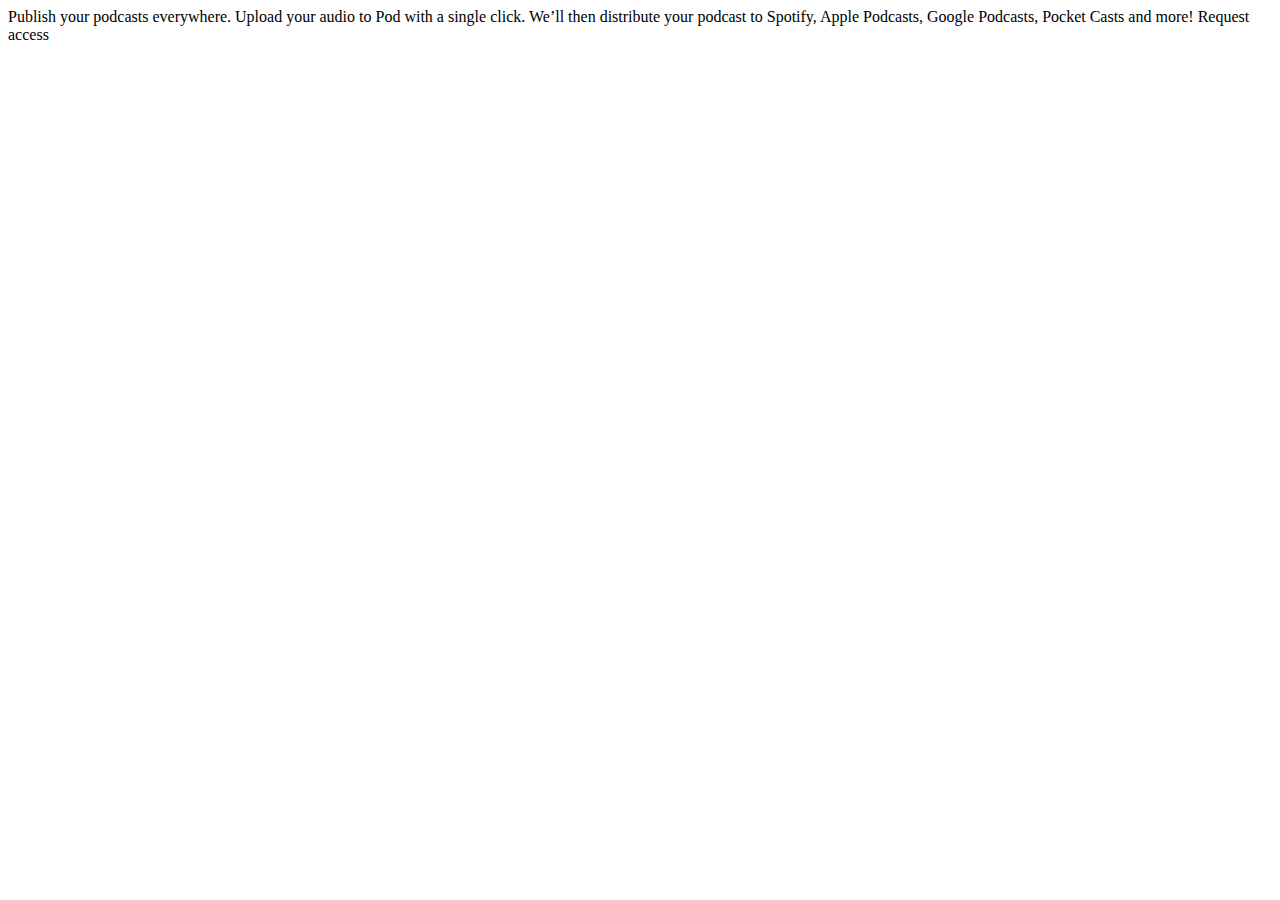
==== index.html @ 5a9cc78e "first commit" ====
<!DOCTYPE html>
<html lang="en">
<head>
  <meta charset="UTF-8">
  <meta name="viewport" content="width=device-width, initial-scale=1.0">

  <link rel="icon" type="image/png" sizes="32x32" href="./assets/favicon-32x32.png">
  
  <title>Frontend Mentor | Pod request access landing page</title>
</head>
<body>
  Publish your podcasts everywhere.

  Upload your audio to Pod with a single click. We’ll then distribute your podcast to Spotify, 
  Apple Podcasts, Google Podcasts, Pocket Casts and more!

  Request access
</body>
</html>
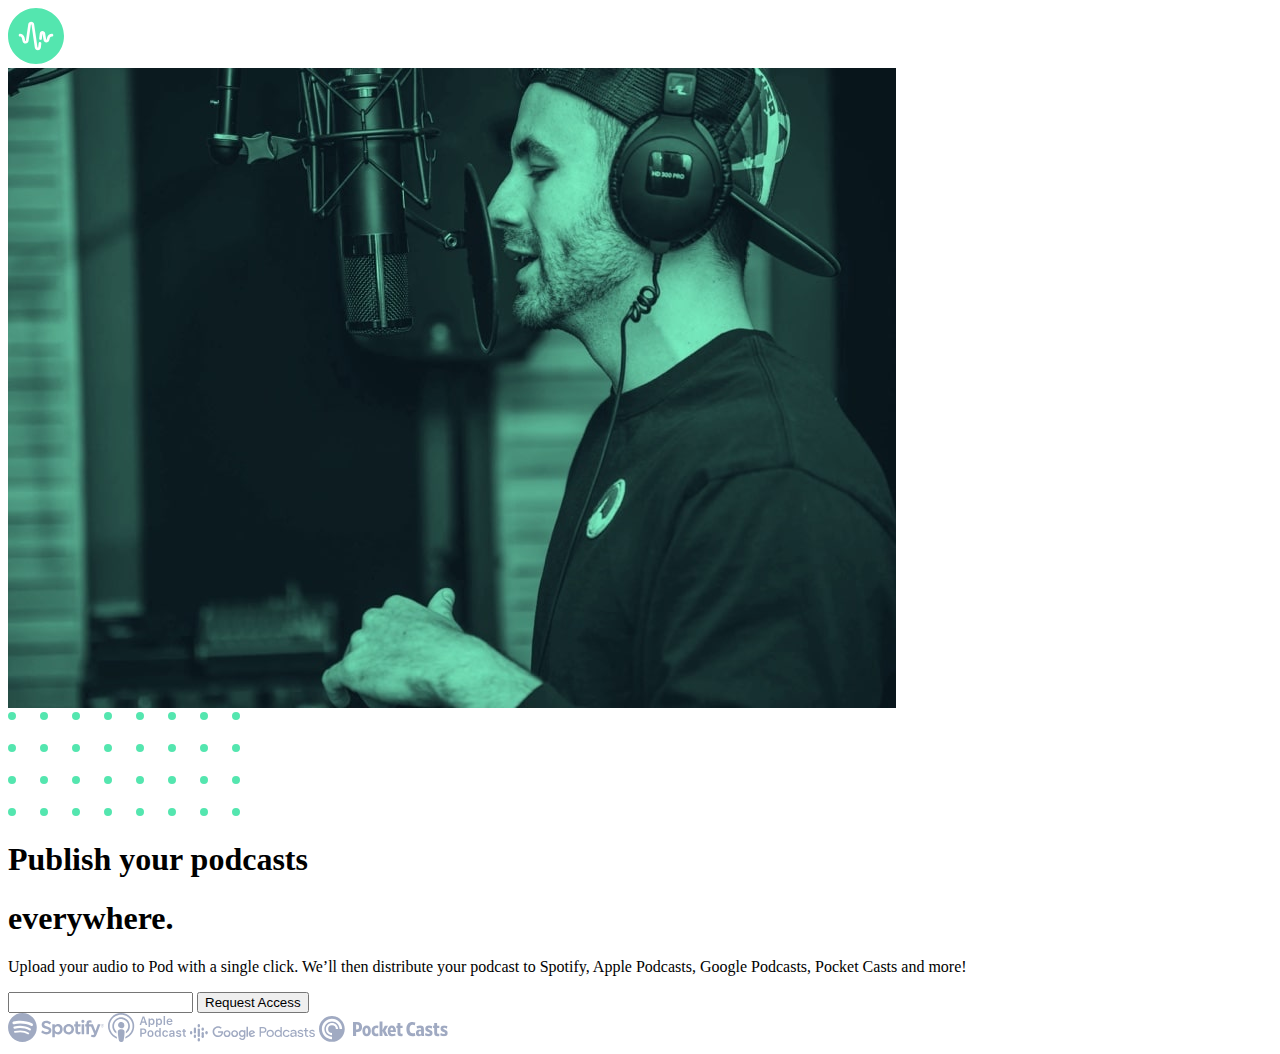
==== commit f5061709: "Initial commit" ====
--- a/index.html
+++ b/index.html
@@ -5,15 +5,59 @@
   <meta name="viewport" content="width=device-width, initial-scale=1.0">
 
   <link rel="icon" type="image/png" sizes="32x32" href="./assets/favicon-32x32.png">
+  <link rel="stylesheet" href="style.css">
   
   <title>Frontend Mentor | Pod request access landing page</title>
 </head>
 <body>
-  Publish your podcasts everywhere.
 
-  Upload your audio to Pod with a single click. We’ll then distribute your podcast to Spotify, 
-  Apple Podcasts, Google Podcasts, Pocket Casts and more!
+  <div class="logo">
+    <svg 
+      width="135" height="56" xmlns="http://www.w3.org/2000/svg"><g fill="none" fill-rule="evenodd"><path d="M28 0c15.464 0 28 12.536 28 28S43.464 56 28 56 0 43.464 0 28 12.536 0 28 0zm-4.8 13.827c-1.535 0-2.758 1.048-2.979 2.553l-2.345 16.28c-.011.076-.04.274-.32.287-.269.011-.322-.172-.34-.25l-.758-3.34a.631.631 0 00-.004-.015c-.492-2.056-2.337-3.548-4.388-3.548-.745 0-1.35.598-1.35 1.337 0 .738.605 1.337 1.35 1.337.798 0 1.553.637 1.759 1.484l.757 3.339.004.015c.34 1.426 1.612 2.377 3.09 2.312 1.479-.065 2.66-1.123 2.873-2.576l2.345-16.281c.013-.084.038-.26.303-.26l.09.008c.182.035.203.178.213.251l3.293 22.812c.223 1.538 1.464 2.6 3.025 2.6h.052c1.585-.023 2.817-1.13 2.996-2.69l.46-4.046a1.34 1.34 0 00-1.192-1.478 1.347 1.347 0 00-1.492 1.18l-.46 4.044c-.01.085-.035.312-.353.317-.315.006-.35-.222-.362-.306l-3.293-22.812c-.218-1.502-1.441-2.553-2.974-2.554zm11.202 9.159c-1.4.036-2.486 1.023-2.643 2.4l-.572 5.004a1.34 1.34 0 001.19 1.479 1.347 1.347 0 001.493-1.178l.572-5.005a.281.281 0 01.004-.024.152.152 0 01.053-.002.228.228 0 01.005.021l1.06 6.401c.228 1.36 1.36 2.346 2.75 2.4l.119.003c1.34 0 2.486-.883 2.812-2.182l.004-.016.477-2.003c.264-1.036 1.211-1.816 2.208-1.816.745 0 1.35-.599 1.35-1.337 0-.739-.605-1.337-1.35-1.337-2.239 0-4.27 1.62-4.83 3.852l-.004.016-.477 2.003c-.016.063-.045.151-.203.145-.165-.006-.182-.103-.192-.164l-1.06-6.4c-.23-1.368-1.367-2.298-2.766-2.26z" fill="#54E6AF"/><path d="M74.97 45.806V36.31c.58.765 1.352 1.411 2.314 1.939.963.528 2.077.791 3.342.791 1.477 0 2.802-.382 3.975-1.147 1.174-.765 2.103-1.913 2.789-3.443.685-1.53 1.028-3.39 1.028-5.58v-.435c0-2.295-.37-4.22-1.107-5.777-.739-1.557-1.74-2.717-3.006-3.482-1.266-.765-2.69-1.148-4.272-1.148-2.32 0-4.219.976-5.695 2.928l-.593-2.532h-4.549v27.383h5.775zm3.798-10.961c-1.108 0-2.018-.416-2.73-1.247-.711-.83-1.067-2.011-1.067-3.541v-3.285c0-1.556.356-2.743 1.068-3.561.711-.818 1.621-1.227 2.729-1.227 1.107 0 2.017.41 2.729 1.227.712.818 1.067 2.005 1.067 3.561v3.285c0 1.53-.355 2.71-1.067 3.541s-1.622 1.247-2.73 1.247zm23.572 4.194c1.872 0 3.56-.395 5.062-1.187 1.503-.791 2.683-1.939 3.54-3.442.857-1.504 1.286-3.272 1.286-5.303v-1.148c0-2.03-.429-3.798-1.286-5.302-.857-1.504-2.037-2.651-3.54-3.443-1.503-.791-3.19-1.187-5.062-1.187h-.633c-1.872 0-3.56.396-5.062 1.187-1.503.792-2.683 1.94-3.54 3.443-.857 1.504-1.286 3.271-1.286 5.302v1.148c0 2.031.429 3.799 1.286 5.303.857 1.503 2.037 2.65 3.54 3.442 1.503.792 3.19 1.187 5.062 1.187h.633zm-.317-3.957c-1.291 0-2.34-.422-3.144-1.266-.804-.844-1.206-2.07-1.206-3.68V26.93c0-1.61.402-2.836 1.206-3.68.804-.845 1.853-1.267 3.144-1.267 1.292 0 2.34.422 3.145 1.266.804.845 1.206 2.071 1.206 3.68v3.206c0 1.61-.402 2.836-1.206 3.68-.804.844-1.853 1.266-3.145 1.266zm21.99 3.957c2.321 0 4.22-.976 5.696-2.928l.593 2.533h4.549V10.152h-5.775v10.605c-.58-.765-1.351-1.41-2.313-1.939-.963-.527-2.077-.791-3.342-.791-1.477 0-2.802.383-3.975 1.148-1.174.765-2.103 1.912-2.789 3.442-.685 1.53-1.028 3.39-1.028 5.58v.435c0 2.295.37 4.221 1.107 5.778.739 1.556 1.74 2.717 3.006 3.482 1.266.765 2.69 1.147 4.272 1.147zm1.266-3.957c-1.107 0-2.017-.415-2.729-1.246-.712-.831-1.067-2.012-1.067-3.542V27.01c0-1.557.355-2.744 1.067-3.562.712-.818 1.622-1.226 2.73-1.226 1.107 0 2.017.408 2.728 1.226.712.818 1.068 2.005 1.068 3.562v3.284c0 1.53-.356 2.71-1.068 3.542-.711.83-1.621 1.246-2.729 1.246z" fill="#FFF" fill-rule="nonzero"/></g>
+    </svg>
+  </div>
 
-  Request access
+  <div class="bg-container">
+    <img src="./assets/desktop/image-host.jpg" alt="host photo">
+  </div>
+
+  <div class="bg-pattern-dots">
+    <svg 
+      width="232" height="104" xmlns="http://www.w3.org/2000/svg"><path d="M4 96a4 4 0 110 8 4 4 0 010-8zm224 0a4 4 0 110 8 4 4 0 010-8zm-32 0a4 4 0 110 8 4 4 0 010-8zm-32 0a4 4 0 110 8 4 4 0 010-8zm-32 0a4 4 0 110 8 4 4 0 010-8zm-32 0a4 4 0 110 8 4 4 0 010-8zm-32 0a4 4 0 110 8 4 4 0 010-8zm-32 0a4 4 0 110 8 4 4 0 010-8zm192-32a4 4 0 110 8 4 4 0 010-8zM4 64a4 4 0 110 8 4 4 0 010-8zm32 0a4 4 0 110 8 4 4 0 010-8zm32 0a4 4 0 110 8 4 4 0 010-8zm32 0a4 4 0 110 8 4 4 0 010-8zm32 0a4 4 0 110 8 4 4 0 010-8zm32 0a4 4 0 110 8 4 4 0 010-8zm32 0a4 4 0 110 8 4 4 0 010-8zm32-32a4 4 0 110 8 4 4 0 010-8zm-32 0a4 4 0 110 8 4 4 0 010-8zm-32 0a4 4 0 110 8 4 4 0 010-8zm-32 0a4 4 0 110 8 4 4 0 010-8zm-32 0a4 4 0 110 8 4 4 0 010-8zm-32 0a4 4 0 110 8 4 4 0 010-8zm-32 0a4 4 0 110 8 4 4 0 010-8zM4 32a4 4 0 110 8 4 4 0 010-8zM36 0a4 4 0 110 8 4 4 0 010-8zm32 0a4 4 0 110 8 4 4 0 010-8zm32 0a4 4 0 110 8 4 4 0 010-8zm32 0a4 4 0 110 8 4 4 0 010-8zm32 0a4 4 0 110 8 4 4 0 010-8zm32 0a4 4 0 110 8 4 4 0 010-8zm32 0a4 4 0 110 8 4 4 0 010-8zM4 0a4 4 0 110 8 4 4 0 010-8z" fill="#54E6AF" fill-rule="evenodd"/>
+    </svg>
+  </div>
+
+  <main>
+    <h1>Publish your podcasts</h1>
+    <h1>everywhere.</h1>
+    <p>Upload your audio to Pod with a single click. We’ll then distribute your podcast to Spotify, 
+      Apple Podcasts, Google Podcasts, Pocket Casts and more!
+    </p>
+
+    <div class="main-bottom">
+      <form action="">
+        <input type="text">
+        <button type="submit">Request Access</button>
+      </form>
+    </div>
+    <div class="media-platforms">
+      <svg 
+        width="96" height="29" xmlns="http://www.w3.org/2000/svg"><defs><filter id="a"><feColorMatrix in="SourceGraphic" values="0 0 0 0 0.353480 0 0 0 0 0.401652 0 0 0 0 0.540147 0 0 0 1.000000 0"/></filter></defs><g filter="url(#a)" fill="none" fill-rule="evenodd"><path d="M14.425.048C6.482.048.043 6.52.043 14.503c0 7.984 6.44 14.456 14.382 14.456 7.944 0 14.382-6.472 14.382-14.456C28.807 6.52 22.369.05 14.425.05V.048zm6.595 20.849a.893.893 0 01-1.233.298c-3.376-2.073-7.627-2.542-12.633-1.393a.897.897 0 01-1.073-.678.9.9 0 01.674-1.079c5.478-1.258 10.177-.716 13.968 1.612.423.261.557.815.297 1.24zm1.76-3.936a1.118 1.118 0 01-1.542.371c-3.865-2.388-9.758-3.08-14.33-1.685a1.122 1.122 0 01-1.4-.75 1.13 1.13 0 01.748-1.406c5.223-1.593 11.716-.822 16.155 1.92a1.13 1.13 0 01.37 1.55zm.152-4.099C18.297 10.095 10.649 9.84 6.224 11.19a1.344 1.344 0 01-1.678-.9 1.354 1.354 0 01.897-1.687c5.08-1.55 13.525-1.25 18.862 1.933.64.382.85 1.212.47 1.853a1.34 1.34 0 01-1.843.473zm16.24.53c-2.484-.595-2.926-1.013-2.926-1.89 0-.83.777-1.388 1.932-1.388 1.12 0 2.23.424 3.394 1.296a.16.16 0 00.122.03.16.16 0 00.108-.066l1.213-1.718a.164.164 0 00-.031-.222c-1.386-1.118-2.946-1.661-4.77-1.661-2.68 0-4.554 1.617-4.554 3.931 0 2.482 1.616 3.36 4.409 4.039 2.375.55 2.777 1.01 2.777 1.834 0 .913-.811 1.481-2.116 1.481-1.45 0-2.633-.492-3.955-1.641a.16.16 0 00-.23.017l-1.36 1.626a.165.165 0 00.015.228c1.539 1.38 3.431 2.11 5.475 2.11 2.888 0 4.755-1.587 4.755-4.043.005-2.073-1.23-3.221-4.254-3.96l-.005-.003zm10.794-2.461c-1.252 0-2.279.496-3.127 1.511V11.3a.163.163 0 00-.161-.164h-2.224a.163.163 0 00-.162.164v12.705c0 .09.072.164.162.164h2.224c.089 0 .161-.074.161-.164v-4.01c.848.955 1.875 1.422 3.127 1.422 2.327 0 4.684-1.8 4.684-5.242.003-3.442-2.353-5.243-4.682-5.243h-.002zm2.097 5.243c0 1.752-1.073 2.976-2.612 2.976-1.52 0-2.667-1.28-2.667-2.976 0-1.697 1.147-2.976 2.667-2.976 1.513 0 2.612 1.251 2.612 2.976zm8.623-5.243c-2.997 0-5.344 2.32-5.344 5.28 0 2.93 2.332 5.224 5.308 5.224 3.007 0 5.362-2.311 5.362-5.26 0-2.94-2.34-5.244-5.326-5.244zm0 8.236c-1.594 0-2.796-1.288-2.796-2.994 0-1.714 1.161-2.957 2.76-2.957 1.604 0 2.813 1.287 2.813 2.995 0 1.713-1.168 2.956-2.777 2.956zm11.724-8.032h-2.447V8.621a.163.163 0 00-.161-.164h-2.224a.164.164 0 00-.163.164v2.514h-1.069a.163.163 0 00-.161.164v1.92c0 .09.072.165.161.165h1.069v4.97c0 2.008.994 3.026 2.957 3.026.797 0 1.458-.166 2.081-.521a.16.16 0 00.083-.142v-1.83a.163.163 0 00-.235-.145 2.795 2.795 0 01-1.306.316c-.712 0-1.032-.326-1.032-1.054v-4.62h2.447c.09 0 .162-.073.162-.163V11.3a.158.158 0 00-.16-.164h-.002zm8.525.01v-.309c0-.908.347-1.313 1.124-1.313.463 0 .836.092 1.253.232a.163.163 0 00.213-.156V7.716a.162.162 0 00-.115-.157 6.063 6.063 0 00-1.848-.267c-2.052 0-3.14 1.163-3.14 3.36v.473h-1.067a.164.164 0 00-.163.164v1.93c0 .09.073.165.163.165h1.068v7.665c0 .091.074.164.163.164h2.222a.162.162 0 00.163-.164v-7.665h2.077l3.18 7.665c-.36.804-.716.965-1.2.965-.392 0-.806-.118-1.226-.35a.176.176 0 00-.13-.013.162.162 0 00-.095.088l-.754 1.662a.164.164 0 00.07.213c.787.428 1.496.61 2.374.61 1.641 0 2.55-.769 3.348-2.837l3.858-10.018a.16.16 0 00-.018-.152.158.158 0 00-.132-.072h-2.315a.163.163 0 00-.154.11l-2.372 6.807-2.597-6.811a.162.162 0 00-.15-.106h-3.8zm-4.942-.01h-2.224a.164.164 0 00-.163.164v9.75c0 .091.074.164.163.164h2.224c.09 0 .163-.073.163-.164v-9.75a.163.163 0 00-.163-.163zm-1.1-4.44c-.88 0-1.595.717-1.595 1.603A1.6 1.6 0 0074.894 9.9c.88 0 1.593-.717 1.593-1.603s-.714-1.602-1.593-1.602zm19.479 7.575c-.88 0-1.565-.71-1.565-1.573 0-.862.694-1.58 1.574-1.58.879 0 1.564.71 1.564 1.571 0 .863-.694 1.582-1.573 1.582zm.009-2.997c-.802 0-1.409.64-1.409 1.424 0 .784.603 1.416 1.4 1.416.802 0 1.408-.64 1.408-1.425 0-.784-.603-1.415-1.4-1.415zm.346 1.577l.444.623h-.375l-.398-.572h-.342v.572h-.313v-1.651h.732c.383 0 .634.196.634.526.001.271-.155.437-.38.502h-.002zm-.264-.745h-.407v.522h.407c.203 0 .325-.1.325-.261 0-.17-.122-.26-.325-.26z" fill="#1ED760" fill-rule="nonzero"/></g>
+    </svg>
+
+    <svg 
+      width="78" height="29" xmlns="http://www.w3.org/2000/svg"><defs><filter id="a"><feColorMatrix in="SourceGraphic" values="0 0 0 0 0.352941 0 0 0 0 0.400000 0 0 0 0 0.541176 0 0 0 1.000000 0"/></filter></defs><g transform="translate(-136)" filter="url(#a)" fill="none" fill-rule="evenodd"><path d="M149.085 16.359c.181-.001.357.006.526.02l.017-.01c.218.028.65.084 1.05.212.403.125.768.322 1.053.524.276.2.478.408.603.661.126.253.19.554.227 1.046.025.494.025 1.178-.088 2.455a88.802 88.802 0 01-.516 4.338c-.176 1.203-.302 1.729-.465 2.117-.164.401-.378.664-.617.852a2.01 2.01 0 01-.78.363c-.264.063-.503.063-.73.063-.226 0-.44 0-.73-.063-.289-.062-.666-.175-.943-.4a1.534 1.534 0 01-.316-.338c-.485-.494-.699-1.424-1.02-3.649-.532-3.683-.648-5.962-.34-6.685.409-.957 1.517-1.5 3.069-1.506zM149.098 0c3.639 0 6.928 1.4 9.433 4.02 1.906 1.977 2.977 4.069 3.526 6.824.187.918.187 3.419.012 4.45a13.21 13.21 0 01-5.046 8.23c-.947.713-3.265 1.959-3.638 1.959-.137 0-.15-.142-.088-.715.113-.92.225-1.111.748-1.33.835-.348 2.255-1.357 3.127-2.23a11.87 11.87 0 003.128-5.494c.324-1.28.286-4.127-.075-5.445-1.134-4.19-4.56-7.446-8.76-8.316-1.22-.249-3.438-.249-4.672 0-4.248.87-7.762 4.288-8.834 8.59-.286 1.168-.286 4.015 0 5.183.71 2.847 2.555 5.457 4.972 7.01.473.312 1.046.635 1.283.734.524.224.636.41.735 1.33.063.56.05.721-.087.721-.087 0-.723-.273-1.395-.596l-.063-.046c-3.85-1.89-6.317-5.087-7.214-9.34-.224-1.098-.262-3.717-.05-4.724.56-2.704 1.632-4.818 3.414-6.688 2.567-2.7 5.869-4.127 9.544-4.127zm29.381 17.319c1.89 0 3.05 1.25 3.05 3.31 0 2.066-1.153 3.31-3.05 3.31-1.903 0-3.051-1.244-3.051-3.31 0-2.053 1.166-3.31 3.051-3.31zm28.166 0c1.508 0 2.454.669 2.558 1.827h-1.351c-.105-.448-.528-.733-1.201-.733-.655 0-1.148.314-1.148.773 0 .361.301.582.94.728l1.119.256c1.212.273 1.775.797 1.775 1.733 0 1.222-1.12 2.037-2.703 2.037-1.584 0-2.582-.687-2.692-1.845h1.421c.14.472.586.75 1.305.75.725 0 1.23-.32 1.23-.79 0-.361-.273-.588-.876-.722l-1.125-.262c-1.218-.279-1.792-.843-1.792-1.803 0-1.152 1.044-1.95 2.54-1.95zm-13.375 0c1.63 0 2.616.93 2.766 2.269h-1.368c-.134-.617-.61-1.059-1.398-1.059-.986 0-1.572.762-1.572 2.083 0 1.338.591 2.118 1.572 2.118.748 0 1.247-.355 1.398-1.019h1.368c-.156 1.333-1.154 2.229-2.76 2.229-1.909 0-3.034-1.234-3.034-3.328 0-2.066 1.12-3.293 3.028-3.293zm6.705 0c1.63 0 2.546.797 2.546 2.147v4.346h-1.386v-.873h-.099c-.353.617-1.05.977-1.879.977-1.224 0-2.1-.744-2.1-1.908 0-1.152.865-1.815 2.407-1.908L201.1 20v-.535c0-.623-.417-.972-1.195-.972-.661 0-1.113.233-1.247.663h-1.357c.116-1.123 1.166-1.838 2.674-1.838zm-11.235-2.333v8.826h-1.392v-1.007h-.099c-.36.698-1.09 1.111-1.972 1.111-1.607 0-2.61-1.268-2.61-3.293 0-2.013 1.009-3.28 2.61-3.28.87 0 1.59.418 1.926 1.116h.098v-3.473h1.439zm23.903.902v1.6H214v1.152h-1.357v3.124c0 .628.267.907.87.907.203 0 .313-.011.487-.029v1.129c-.209.04-.476.07-.754.07-1.456 0-2.036-.495-2.036-1.728V18.64h-1.003v-1.152h1.003v-1.6h1.433zm-41.037-.472c1.67 0 2.813 1.147 2.813 2.84 0 1.664-1.184 2.804-2.877 2.804h-1.816v2.752h-1.496v-8.396zm29.494 5.557l-1.433.093c-.806.052-1.183.343-1.183.86 0 .536.458.856 1.096.856.87 0 1.52-.564 1.52-1.303v-.506zm-22.621-2.444c-1.003 0-1.578.774-1.578 2.1 0 1.333.575 2.1 1.578 2.1 1.003 0 1.572-.767 1.572-2.1 0-1.326-.574-2.1-1.572-2.1zm7.245.04c-.98 0-1.584.78-1.584 2.06 0 1.286.597 2.06 1.584 2.06.991 0 1.595-.78 1.595-2.06 0-1.268-.61-2.06-1.595-2.06zM151.03 4.532c4.336.963 7.413 5.295 6.815 9.593-.237 1.731-.835 3.153-1.894 4.475-.523.667-1.794 1.787-2.018 1.787-.034 0-.068-.35-.074-.8V18.51l.647-.77c2.442-2.92 2.268-6.996-.399-9.672-1.034-1.041-2.23-1.653-3.775-1.935-.997-.184-1.209-.184-2.255-.012-1.589.258-2.82.872-3.913 1.951-2.679 2.648-2.853 6.746-.41 9.668l.642.77v.945c0 .522-.041.945-.092.945-.05 0-.411-.249-.798-.56l-.052-.017c-1.296-1.032-2.442-2.862-2.915-4.657-.287-1.084-.287-3.145.012-4.226.785-2.919 2.94-5.181 5.93-6.244 1.023-.36 3.29-.441 4.549-.164zm20.181 12.142h-1.485v3.142h1.48c1.067 0 1.693-.559 1.693-1.56 0-1.03-.609-1.582-1.688-1.582zM150.42 9.288a3.12 3.12 0 011.977 2.9 3.116 3.116 0 01-3.119 3.113 3.118 3.118 0 01-2.664-1.495l-.054-.072c-.323-.481-.494-1.069-.5-1.738 0-1.138.635-2.13 1.731-2.71.698-.366 1.931-.366 2.63.002zm37.08-3.86c1.606 0 2.615 1.244 2.615 3.286 0 2.03-.997 3.287-2.598 3.287-.91 0-1.613-.395-1.937-1.07h-.1v3.083h-1.438V5.532h1.387v1.053h.098c.366-.722 1.102-1.158 1.972-1.158zm-7.518 0c1.607 0 2.616 1.244 2.616 3.286 0 2.03-.997 3.287-2.598 3.287-.911 0-1.613-.395-1.938-1.07h-.098v3.083h-1.439V5.532h1.387v1.053h.098c.366-.722 1.102-1.158 1.972-1.158zm17.558-.024c1.81 0 2.894 1.204 2.894 3.211v.466h-4.431v.075c.034 1.06.643 1.722 1.589 1.722.713 0 1.206-.261 1.415-.733h1.363c-.26 1.158-1.322 1.88-2.819 1.88-1.867 0-2.993-1.24-2.993-3.288 0-2.047 1.143-3.333 2.982-3.333zm-4.484-2.333v8.826h-1.438V3.07h1.438zm-20.794.43l2.976 8.396h-1.607l-.708-2.147h-3.08l-.719 2.147h-1.514l2.97-8.396h1.682zm7.274 3.154c-.98 0-1.595.79-1.601 2.06.006 1.273.615 2.059 1.595 2.059.997 0 1.59-.774 1.59-2.06s-.598-2.06-1.584-2.06zm7.517 0c-.98 0-1.595.79-1.601 2.06.006 1.273.615 2.059 1.595 2.059.998 0 1.59-.774 1.59-2.06s-.598-2.06-1.584-2.06zM171.437 5.1h-.098l-1.149 3.462h2.384L171.437 5.1zm26.096 1.449c-.859 0-1.462.617-1.526 1.547h2.988c-.03-.942-.598-1.547-1.462-1.547z" fill="#FFF" fill-rule="nonzero"/></g>
+    </svg>
+
+    <svg 
+      width="125" height="18" xmlns="http://www.w3.org/2000/svg"><defs><filter id="a"><feColorMatrix in="SourceGraphic" values="0 0 0 0 0.352941 0 0 0 0 0.400000 0 0 0 0 0.541176 0 0 0 1.000000 0"/></filter></defs><g transform="translate(-255 -6)" filter="url(#a)" fill="none" fill-rule="evenodd"><g fill-rule="nonzero"><g transform="translate(255 6)"><path fill="#FAB908" d="M7.72 11.91h2.205V5.558H7.719v3.705z"/><ellipse fill="#0066D9" cx="1.103" cy="8.138" rx="1.103" ry="1.092"/><ellipse fill="#0066D9" cx="1.103" cy="9.329" rx="1.103" ry="1.092"/><path fill="#0066D9" d="M0 8.138h2.205v1.191H0z"/><ellipse fill="#4285F4" cx="16.541" cy="9.329" rx="1.103" ry="1.092"/><ellipse fill="#4285F4" cx="16.541" cy="8.138" rx="1.103" ry="1.092"/><path fill="#4285F4" d="M17.644 9.33H15.44V8.139h2.205z"/><ellipse fill="#EA4335" cx="4.912" cy="11.711" rx="1.103" ry="1.092"/><ellipse fill="#EA4335" cx="4.912" cy="12.902" rx="1.103" ry="1.092"/><path fill="#EA4335" d="M3.809 11.711h2.205v1.191H3.809z"/><ellipse fill="#EA4335" cx="4.912" cy="4.565" rx="1.103" ry="1.092"/><ellipse fill="#EA4335" cx="4.912" cy="8.436" rx="1.103" ry="1.092"/><path fill="#EA4335" d="M3.809 4.565h2.205v3.896H3.809z"/><ellipse fill="#34A853" cx="12.732" cy="5.756" rx="1.103" ry="1.092"/><ellipse fill="#34A853" cx="12.732" cy="4.565" rx="1.103" ry="1.092"/><path fill="#34A853" d="M13.834 5.757H11.63V4.566h2.205z"/><ellipse fill="#FAB908" cx="8.822" cy="2.283" rx="1.103" ry="1.092"/><ellipse fill="#FAB908" cx="8.822" cy="1.092" rx="1.103" ry="1.092"/><path fill="#FAB908" d="M9.925 2.282H7.72v-1.19h2.205z"/><ellipse fill="#FAB908" cx="8.822" cy="16.376" rx="1.103" ry="1.092"/><ellipse fill="#FAB908" cx="8.822" cy="15.185" rx="1.103" ry="1.092"/><path fill="#FAB908" d="M9.925 16.376H7.72v-1.19h2.205z"/><ellipse fill="#34A853" cx="12.732" cy="12.902" rx="1.103" ry="1.092"/><ellipse fill="#34A853" cx="12.732" cy="9.032" rx="1.103" ry="1.092"/><path fill="#34A853" d="M13.834 12.902H11.63v-3.87h2.205z"/><ellipse fill="#FAB908" cx="8.822" cy="5.558" rx="1.103" ry="1.092"/><ellipse fill="#FAB908" cx="8.822" cy="11.91" rx="1.103" ry="1.092"/></g><path d="M325.95 18.802h-1.349V8.95h3.578c.89 0 1.659.278 2.309.833.65.555.975 1.254.975 2.098 0 .844-.325 1.544-.975 2.099-.65.555-1.42.833-2.31.833h-2.228v3.99zm0-5.201h2.258c.567 0 1.021-.18 1.364-.537.342-.358.513-.752.513-1.184 0-.43-.171-.825-.513-1.183-.343-.358-.797-.537-1.364-.537h-2.258v3.44zm6.631-.73c.694-.688 1.579-1.032 2.654-1.032s1.96.342 2.654 1.025c.694.684 1.04 1.54 1.04 2.567 0 1.027-.346 1.883-1.04 2.566-.694.684-1.579 1.025-2.654 1.025s-1.96-.341-2.654-1.025c-.694-.683-1.04-1.539-1.04-2.566 0-1.028.346-1.88 1.04-2.56zm.997 4.335c.47.44 1.022.66 1.657.66s1.185-.222 1.65-.667c.464-.445.696-1.034.696-1.768s-.232-1.324-.697-1.769a2.304 2.304 0 00-1.649-.667c-.635 0-1.185.223-1.65.667-.464.445-.696 1.035-.696 1.769s.23 1.325.69 1.775zm9.417 1.816c-.929 0-1.73-.344-2.404-1.032-.675-.688-1.012-1.54-1.012-2.56 0-1.018.337-1.87 1.012-2.559.674-.688 1.475-1.032 2.404-1.032.547 0 1.039.11 1.473.33.435.22.76.496.975.826h.06l-.06-.936V8.95h1.35v9.853h-1.29v-.936h-.06c-.215.33-.54.606-.975.826-.434.22-.926.33-1.473.33zm.22-1.156c.635 0 1.175-.22 1.62-.66.445-.44.667-1.032.667-1.775 0-.743-.222-1.335-.667-1.775a2.217 2.217 0 00-1.62-.66c-.626 0-1.163.222-1.613.666-.45.445-.674 1.035-.674 1.769s.225 1.323.674 1.768c.45.445.987.667 1.613.667zm8.258 1.156c-1.075 0-1.96-.341-2.653-1.025-.694-.683-1.041-1.539-1.041-2.566 0-1.028.347-1.883 1.04-2.567.695-.683 1.58-1.025 2.654-1.025.802 0 1.467.184 1.994.55.528.368.914.83 1.159 1.39l-1.232.482c-.371-.844-1.04-1.266-2.009-1.266-.596 0-1.121.23-1.576.688-.454.459-.681 1.041-.681 1.748 0 .706.227 1.289.681 1.747.455.46.98.688 1.576.688 1.007 0 1.701-.422 2.082-1.266l1.203.482c-.245.55-.638 1.012-1.18 1.383-.543.372-1.215.557-2.017.557zm6.397 0c-.762 0-1.4-.206-1.913-.619-.514-.413-.77-.959-.77-1.637 0-.734.303-1.31.909-1.727.606-.418 1.354-.627 2.243-.627.792 0 1.442.138 1.95.413v-.192c0-.496-.18-.893-.542-1.19-.362-.299-.807-.448-1.335-.448-.39 0-.745.087-1.063.262-.317.174-.535.412-.652.715l-1.232-.495c.167-.404.494-.778.983-1.122.488-.344 1.134-.516 1.935-.516.919 0 1.681.252 2.287.757.606.505.91 1.216.91 2.133v4.073h-1.29v-.936h-.06c-.537.771-1.324 1.156-2.36 1.156zm.22-1.156c.557 0 1.063-.194 1.517-.584.455-.39.682-.851.682-1.383-.381-.294-.953-.44-1.715-.44-.655 0-1.149.132-1.481.398-.332.266-.499.578-.499.936 0 .33.152.592.455.785.303.192.65.288 1.04.288zm7.437 1.156c-.801 0-1.463-.183-1.986-.55a3.298 3.298 0 01-1.151-1.376l1.202-.468c.381.844 1.031 1.266 1.95 1.266.42 0 .765-.087 1.034-.261.268-.175.403-.404.403-.688 0-.44-.328-.739-.983-.895l-1.451-.33a3.545 3.545 0 01-1.305-.626c-.41-.308-.616-.723-.616-1.246 0-.596.281-1.08.843-1.452.562-.371 1.23-.557 2.002-.557.635 0 1.202.135 1.7.406.499.27.856.658 1.07 1.163l-1.172.454c-.264-.596-.811-.894-1.642-.894-.401 0-.738.078-1.012.234-.274.155-.41.366-.41.633 0 .385.317.646.953.784l1.422.316c.674.147 1.173.4 1.495.757.323.358.484.762.484 1.211 0 .606-.264 1.11-.792 1.514-.528.404-1.207.605-2.038.605zm6.866-.11c-.753 0-1.327-.188-1.723-.564-.396-.376-.594-.908-.594-1.596v-3.537h-1.26V12.06h1.26V9.995h1.35v2.064h1.759v1.156h-1.76v3.44c0 .734.323 1.101.968 1.101.244 0 .45-.036.616-.11l.469 1.087c-.293.12-.655.18-1.085.18zm4.725.11c-.801 0-1.464-.183-1.987-.55a3.298 3.298 0 01-1.15-1.376l1.202-.468c.381.844 1.031 1.266 1.95 1.266.42 0 .765-.087 1.033-.261.27-.175.404-.404.404-.688 0-.44-.328-.739-.983-.895l-1.451-.33a3.545 3.545 0 01-1.305-.626c-.41-.308-.616-.723-.616-1.246 0-.596.281-1.08.843-1.452.562-.371 1.23-.557 2.001-.557.636 0 1.203.135 1.701.406.499.27.855.658 1.07 1.163l-1.172.454c-.264-.596-.812-.894-1.643-.894-.4 0-.737.078-1.011.234-.274.155-.41.366-.41.633 0 .385.317.646.952.784l1.422.316c.675.147 1.173.4 1.496.757.322.358.484.762.484 1.211 0 .606-.264 1.11-.792 1.514-.528.404-1.207.605-2.038.605z" fill="#6A6C6F"/><path d="M277.59 13.666c0-2.946 2.494-5.333 5.47-5.333 1.641 0 2.81.64 3.693 1.473l-1.046 1.026a3.732 3.732 0 00-2.648-1.046c-2.165 0-3.858 1.727-3.858 3.87 0 2.144 1.693 3.87 3.858 3.87 1.406 0 2.206-.558 2.72-1.066.42-.417.697-1.016.8-1.829h-3.52V13.18h4.956c.051.264.082.569.082.914 0 1.097-.297 2.448-1.272 3.403-.954.975-2.165 1.493-3.766 1.493-2.975 0-5.468-2.387-5.468-5.323zm14.458-1.473c1.918 0 3.478 1.443 3.478 3.434 0 1.98-1.56 3.433-3.478 3.433-1.92 0-3.479-1.452-3.479-3.433 0-1.991 1.56-3.434 3.479-3.434zm0 5.506c1.046 0 1.96-.853 1.96-2.082 0-1.24-.914-2.083-1.96-2.083-1.057 0-1.96.843-1.96 2.083 0 1.229.913 2.082 1.96 2.082zm7.592-5.506c1.919 0 3.479 1.443 3.479 3.434 0 1.98-1.56 3.433-3.479 3.433-1.918 0-3.478-1.452-3.478-3.433 0-1.991 1.56-3.434 3.478-3.434zm0 5.506c1.047 0 1.96-.853 1.96-2.082 0-1.24-.903-2.083-1.96-2.083s-1.96.843-1.96 2.083c0 1.229.914 2.082 1.96 2.082zm9.317-5.394h1.457v6.166c0 2.54-1.509 3.576-3.294 3.576-1.683 0-2.698-1.118-3.078-2.032l1.324-.548c.236.558.81 1.219 1.744 1.219 1.139 0 1.847-.701 1.847-2.012v-.497h-.052c-.338.416-.995.782-1.826.782-1.734 0-3.324-1.504-3.324-3.424 0-1.94 1.59-3.443 3.324-3.443.831 0 1.488.365 1.826.772h.052v-.559zm-1.744 5.303c1.036 0 1.857-.864 1.846-2.073 0-1.208-.81-2.092-1.846-2.092-1.047 0-1.93.884-1.93 2.092 0 1.2.883 2.073 1.93 2.073zm4.237 1.219V8.74h1.519v10.087h-1.519zm5.695-1.128c.78 0 1.313-.376 1.713-.945l1.18.783c-.39.558-1.303 1.523-2.893 1.523-1.97 0-3.438-1.513-3.438-3.433 0-2.042 1.488-3.434 3.273-3.434 1.796 0 2.678 1.412 2.966 2.184l.154.386-4.638 1.9c.359.68.903 1.036 1.683 1.036zm-.113-4.185c-.78 0-1.857.68-1.816 2.001l3.098-1.27c-.164-.436-.677-.731-1.282-.731z" fill="#65696D"/></g></g>
+    </svg>
+
+    <svg 
+      width="129" height="26" xmlns="http://www.w3.org/2000/svg" xmlns:xlink="http://www.w3.org/1999/xlink"><defs><filter id="a"><feColorMatrix in="SourceGraphic" values="0 0 0 0 0.352941 0 0 0 0 0.400000 0 0 0 0 0.541176 0 0 0 1.000000 0"/></filter><path id="b" d="M0 0h7.858v11.143H0z"/></defs><g transform="translate(-407 -2)" filter="url(#a)" fill="none" fill-rule="evenodd"><path d="M419.873 1.996c7.11 0 12.874 5.783 12.874 12.915 0 7.134-5.763 12.917-12.874 12.917-7.11 0-12.873-5.783-12.873-12.917 0-7.132 5.763-12.915 12.873-12.915zm.12 2.87c-5.596 0-10.132 4.551-10.132 10.165 0 5.614 4.536 10.166 10.132 10.166v-2.541c-4.197 0-7.599-3.414-7.599-7.625 0-4.21 3.402-7.623 7.599-7.623s7.598 3.413 7.598 7.623h2.533c0-5.614-4.536-10.165-10.131-10.165zm0 4.067c-3.358 0-6.08 2.73-6.08 6.098 0 3.369 2.722 6.1 6.08 6.1v-2.219a3.875 3.875 0 01-3.869-3.88 3.875 3.875 0 013.869-3.882 3.875 3.875 0 013.868 3.881h2.21c0-3.368-2.72-6.098-6.078-6.098z" fill="#E86357" fill-rule="nonzero"/><path d="M441.016 22.105V8.04h3.806c3.424 0 5.267 1.628 5.267 4.884 0 3.637-2.183 5.143-5.187 5.143h-.782v4.038h-3.104zm3.765-6.57c1.483 0 2.224-.804 2.224-2.512 0-1.748-.741-2.411-2.183-2.411h-.722v4.923h.681M454.635 22.307c-2.365 0-4.247-1.829-4.247-5.385 0-3.597 1.902-5.446 4.266-5.446 2.344 0 4.247 1.85 4.247 5.405 0 3.578-1.903 5.426-4.266 5.426m-.021-8.36c-.901 0-1.462.966-1.462 2.934 0 1.99.581 2.974 1.502 2.974.901 0 1.482-.984 1.482-2.953 0-1.99-.601-2.954-1.522-2.954M464.006 22.267c-2.784 0-4.427-1.95-4.427-5.345 0-3.316 1.683-5.406 4.587-5.406.922 0 1.622.18 2.303.443l-.441 2.532c-.48-.222-1.04-.403-1.622-.403-1.342 0-2.043 1.166-2.043 2.793 0 1.769.701 2.814 2.084 2.814.52 0 1.06-.161 1.641-.382l.441 2.432a6.654 6.654 0 01-2.523.522M470.474 17.123v4.984h-2.905V7.618h2.905v8.58l2.363-4.5h3.184l-2.824 4.982 2.905 5.427h-3.225l-2.403-4.984" fill="#231F20" fill-rule="nonzero"/><path d="M475.718 16.941c0-3.576 1.824-5.465 4.128-5.465 2.443 0 4.086 1.868 4.086 5.526v.944h-5.51c.102 1.427.883 2.13 2.164 2.13.762 0 1.663-.241 2.484-.622l.52 2.05a7.528 7.528 0 01-3.304.763c-2.544 0-4.568-1.346-4.568-5.326zm5.53-.743c-.06-1.567-.522-2.49-1.402-2.49-.903 0-1.363.963-1.423 2.49h2.825M485.491 18.99v-4.902h-1.12v-2.391h1.12V8.965h2.885v2.732h2.203v2.391h-2.203v4.482c0 .863.46 1.225 1.241 1.225.341 0 .642-.06.962-.14v2.37c-.441.14-1.062.222-1.782.222-2.203 0-3.306-.904-3.306-3.256M500.331 22.267c-3.645 0-5.93-2.33-5.93-7.174 0-4.661 2.345-7.214 5.95-7.214 1.202 0 2.204.241 2.985.543l-.481 2.854c-.62-.261-1.342-.503-2.203-.503-1.922 0-3.065 1.527-3.065 4.28 0 2.833 1.082 4.32 3.125 4.32.78 0 1.522-.2 2.163-.482l.5 2.773a7.978 7.978 0 01-3.044.603M506.698 22.247c-1.622 0-2.763-1.045-2.763-3.296 0-1.005.28-1.847.821-2.371.58-.603 1.442-.904 2.743-.904.562 0 1.122.08 1.603.181v-.583c0-.884-.401-1.366-1.482-1.366-.841 0-1.743.24-2.544.583l-.54-2.21c1.041-.422 2.263-.744 3.604-.744 2.624 0 3.806 1.124 3.806 3.516v5.205l.22 1.849h-2.523l-.36-.905c-.762.663-1.503 1.045-2.585 1.045m2.404-2.35v-2.473c-.28-.06-.601-.08-.941-.08-.601 0-.941.12-1.182.341-.22.242-.34.603-.34 1.126 0 1.044.46 1.466 1.26 1.466.402 0 .822-.16 1.203-.38M516.772 22.287a8.059 8.059 0 01-3.827-.965l.581-2.35c1.103.602 2.203.964 3.205.964.742 0 1.142-.321 1.142-.764 0-.441-.24-.643-1.642-1.205-1.943-.784-2.905-1.527-2.905-3.276 0-1.93 1.322-3.175 3.646-3.175 1.18 0 2.263.282 3.244.765l-.58 2.35c-.902-.462-1.823-.764-2.664-.764-.62 0-.962.262-.962.684 0 .402.22.602 1.603 1.166 2.184.863 2.944 1.667 2.944 3.315 0 2.17-1.522 3.255-3.785 3.255M522.218 18.99v-4.902h-1.122v-2.391h1.122V8.965h2.884v2.732h2.203v2.391h-2.203v4.482c0 .863.461 1.225 1.241 1.225.341 0 .641-.06.962-.14v2.37c-.44.14-1.062.222-1.783.222-2.203 0-3.304-.904-3.304-3.256" fill="#231F20" fill-rule="nonzero"/><g transform="translate(527.939 11.28)"><mask id="c" fill="#fff"><use xlink:href="#b"/></mask><path d="M4.072 11.006a8.059 8.059 0 01-3.826-.965l.58-2.35c1.103.602 2.204.965 3.205.965.741 0 1.143-.322 1.143-.764s-.241-.644-1.643-1.206C1.588 5.903.627 5.16.627 3.411.627 1.48 1.949.236 4.272.236c1.181 0 2.263.281 3.244.764l-.58 2.35c-.902-.462-1.823-.764-2.664-.764-.62 0-.961.263-.961.685 0 .401.22.602 1.602 1.165 2.183.863 2.943 1.667 2.943 3.315 0 2.17-1.52 3.255-3.784 3.255" fill="#231F20" fill-rule="nonzero" mask="url(#c)"/></g></g>
+    </svg>
+    </div>
+  </main>
+   
 </body>
 </html>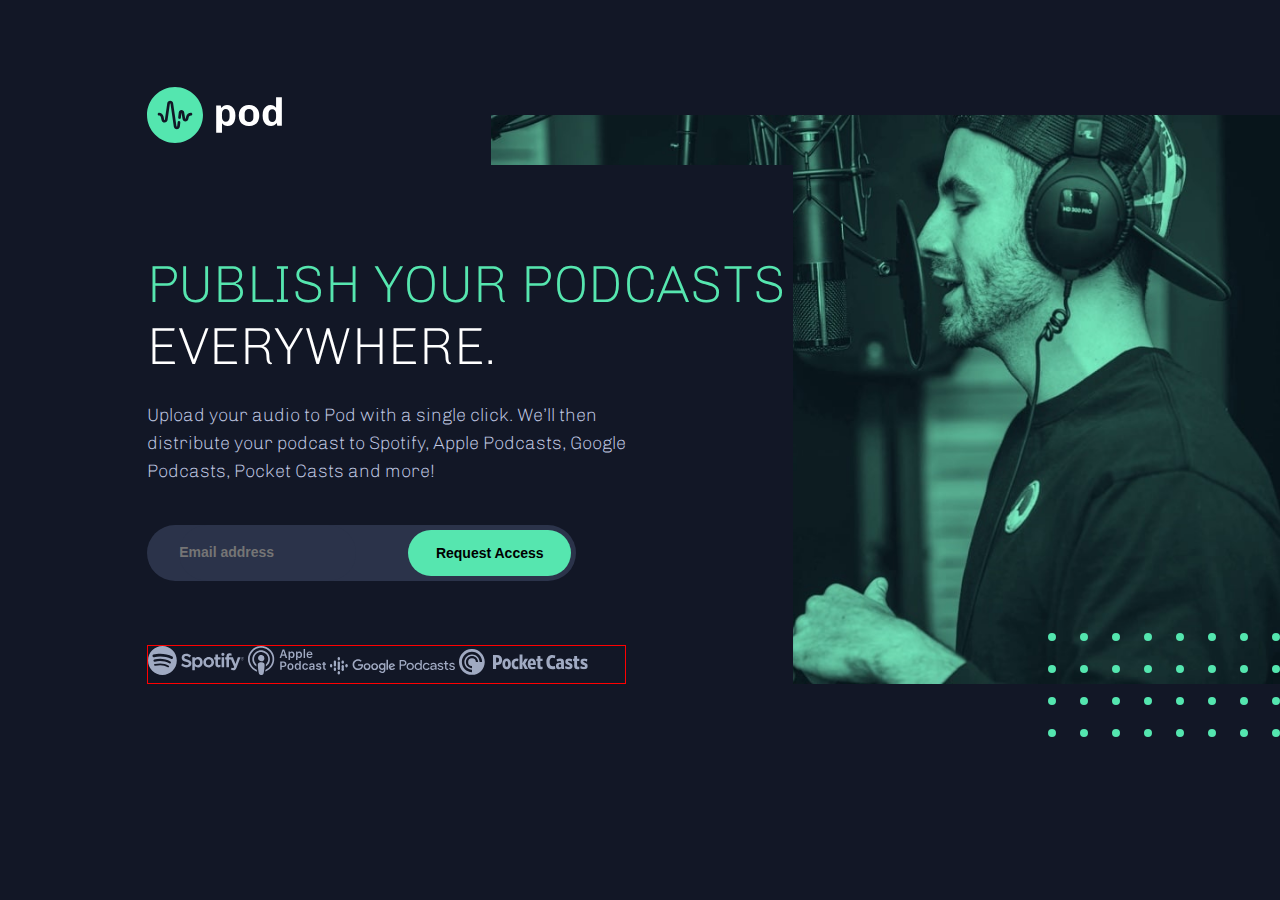
==== commit 40c10750: "some desktop styles added" ====
--- a/index.html
+++ b/index.html
@@ -9,55 +9,40 @@
   
   <title>Frontend Mentor | Pod request access landing page</title>
 </head>
-<body>
 
+<main>
   <div class="logo">
-    <svg 
-      width="135" height="56" xmlns="http://www.w3.org/2000/svg"><g fill="none" fill-rule="evenodd"><path d="M28 0c15.464 0 28 12.536 28 28S43.464 56 28 56 0 43.464 0 28 12.536 0 28 0zm-4.8 13.827c-1.535 0-2.758 1.048-2.979 2.553l-2.345 16.28c-.011.076-.04.274-.32.287-.269.011-.322-.172-.34-.25l-.758-3.34a.631.631 0 00-.004-.015c-.492-2.056-2.337-3.548-4.388-3.548-.745 0-1.35.598-1.35 1.337 0 .738.605 1.337 1.35 1.337.798 0 1.553.637 1.759 1.484l.757 3.339.004.015c.34 1.426 1.612 2.377 3.09 2.312 1.479-.065 2.66-1.123 2.873-2.576l2.345-16.281c.013-.084.038-.26.303-.26l.09.008c.182.035.203.178.213.251l3.293 22.812c.223 1.538 1.464 2.6 3.025 2.6h.052c1.585-.023 2.817-1.13 2.996-2.69l.46-4.046a1.34 1.34 0 00-1.192-1.478 1.347 1.347 0 00-1.492 1.18l-.46 4.044c-.01.085-.035.312-.353.317-.315.006-.35-.222-.362-.306l-3.293-22.812c-.218-1.502-1.441-2.553-2.974-2.554zm11.202 9.159c-1.4.036-2.486 1.023-2.643 2.4l-.572 5.004a1.34 1.34 0 001.19 1.479 1.347 1.347 0 001.493-1.178l.572-5.005a.281.281 0 01.004-.024.152.152 0 01.053-.002.228.228 0 01.005.021l1.06 6.401c.228 1.36 1.36 2.346 2.75 2.4l.119.003c1.34 0 2.486-.883 2.812-2.182l.004-.016.477-2.003c.264-1.036 1.211-1.816 2.208-1.816.745 0 1.35-.599 1.35-1.337 0-.739-.605-1.337-1.35-1.337-2.239 0-4.27 1.62-4.83 3.852l-.004.016-.477 2.003c-.016.063-.045.151-.203.145-.165-.006-.182-.103-.192-.164l-1.06-6.4c-.23-1.368-1.367-2.298-2.766-2.26z" fill="#54E6AF"/><path d="M74.97 45.806V36.31c.58.765 1.352 1.411 2.314 1.939.963.528 2.077.791 3.342.791 1.477 0 2.802-.382 3.975-1.147 1.174-.765 2.103-1.913 2.789-3.443.685-1.53 1.028-3.39 1.028-5.58v-.435c0-2.295-.37-4.22-1.107-5.777-.739-1.557-1.74-2.717-3.006-3.482-1.266-.765-2.69-1.148-4.272-1.148-2.32 0-4.219.976-5.695 2.928l-.593-2.532h-4.549v27.383h5.775zm3.798-10.961c-1.108 0-2.018-.416-2.73-1.247-.711-.83-1.067-2.011-1.067-3.541v-3.285c0-1.556.356-2.743 1.068-3.561.711-.818 1.621-1.227 2.729-1.227 1.107 0 2.017.41 2.729 1.227.712.818 1.067 2.005 1.067 3.561v3.285c0 1.53-.355 2.71-1.067 3.541s-1.622 1.247-2.73 1.247zm23.572 4.194c1.872 0 3.56-.395 5.062-1.187 1.503-.791 2.683-1.939 3.54-3.442.857-1.504 1.286-3.272 1.286-5.303v-1.148c0-2.03-.429-3.798-1.286-5.302-.857-1.504-2.037-2.651-3.54-3.443-1.503-.791-3.19-1.187-5.062-1.187h-.633c-1.872 0-3.56.396-5.062 1.187-1.503.792-2.683 1.94-3.54 3.443-.857 1.504-1.286 3.271-1.286 5.302v1.148c0 2.031.429 3.799 1.286 5.303.857 1.503 2.037 2.65 3.54 3.442 1.503.792 3.19 1.187 5.062 1.187h.633zm-.317-3.957c-1.291 0-2.34-.422-3.144-1.266-.804-.844-1.206-2.07-1.206-3.68V26.93c0-1.61.402-2.836 1.206-3.68.804-.845 1.853-1.267 3.144-1.267 1.292 0 2.34.422 3.145 1.266.804.845 1.206 2.071 1.206 3.68v3.206c0 1.61-.402 2.836-1.206 3.68-.804.844-1.853 1.266-3.145 1.266zm21.99 3.957c2.321 0 4.22-.976 5.696-2.928l.593 2.533h4.549V10.152h-5.775v10.605c-.58-.765-1.351-1.41-2.313-1.939-.963-.527-2.077-.791-3.342-.791-1.477 0-2.802.383-3.975 1.148-1.174.765-2.103 1.912-2.789 3.442-.685 1.53-1.028 3.39-1.028 5.58v.435c0 2.295.37 4.221 1.107 5.778.739 1.556 1.74 2.717 3.006 3.482 1.266.765 2.69 1.147 4.272 1.147zm1.266-3.957c-1.107 0-2.017-.415-2.729-1.246-.712-.831-1.067-2.012-1.067-3.542V27.01c0-1.557.355-2.744 1.067-3.562.712-.818 1.622-1.226 2.73-1.226 1.107 0 2.017.408 2.728 1.226.712.818 1.068 2.005 1.068 3.562v3.284c0 1.53-.356 2.71-1.068 3.542-.711.83-1.621 1.246-2.729 1.246z" fill="#FFF" fill-rule="nonzero"/></g>
-    </svg>
+    <img src="./assets/desktop/logo.svg" alt="Company's logo">
   </div>
 
-  <div class="bg-container">
-    <img src="./assets/desktop/image-host.jpg" alt="host photo">
+  <div class="bg">
+    <img src="./assets/desktop/image-host.jpg" alt="Host background photo">
   </div>
-
-  <div class="bg-pattern-dots">
-    <svg 
-      width="232" height="104" xmlns="http://www.w3.org/2000/svg"><path d="M4 96a4 4 0 110 8 4 4 0 010-8zm224 0a4 4 0 110 8 4 4 0 010-8zm-32 0a4 4 0 110 8 4 4 0 010-8zm-32 0a4 4 0 110 8 4 4 0 010-8zm-32 0a4 4 0 110 8 4 4 0 010-8zm-32 0a4 4 0 110 8 4 4 0 010-8zm-32 0a4 4 0 110 8 4 4 0 010-8zm-32 0a4 4 0 110 8 4 4 0 010-8zm192-32a4 4 0 110 8 4 4 0 010-8zM4 64a4 4 0 110 8 4 4 0 010-8zm32 0a4 4 0 110 8 4 4 0 010-8zm32 0a4 4 0 110 8 4 4 0 010-8zm32 0a4 4 0 110 8 4 4 0 010-8zm32 0a4 4 0 110 8 4 4 0 010-8zm32 0a4 4 0 110 8 4 4 0 010-8zm32 0a4 4 0 110 8 4 4 0 010-8zm32-32a4 4 0 110 8 4 4 0 010-8zm-32 0a4 4 0 110 8 4 4 0 010-8zm-32 0a4 4 0 110 8 4 4 0 010-8zm-32 0a4 4 0 110 8 4 4 0 010-8zm-32 0a4 4 0 110 8 4 4 0 010-8zm-32 0a4 4 0 110 8 4 4 0 010-8zm-32 0a4 4 0 110 8 4 4 0 010-8zM4 32a4 4 0 110 8 4 4 0 010-8zM36 0a4 4 0 110 8 4 4 0 010-8zm32 0a4 4 0 110 8 4 4 0 010-8zm32 0a4 4 0 110 8 4 4 0 010-8zm32 0a4 4 0 110 8 4 4 0 010-8zm32 0a4 4 0 110 8 4 4 0 010-8zm32 0a4 4 0 110 8 4 4 0 010-8zm32 0a4 4 0 110 8 4 4 0 010-8zM4 0a4 4 0 110 8 4 4 0 010-8z" fill="#54E6AF" fill-rule="evenodd"/>
-    </svg>
-  </div>
-
-  <main>
-    <h1>Publish your podcasts</h1>
+  <div class="info">
+    <h1 class="green">Publish your podcasts</h1>
     <h1>everywhere.</h1>
     <p>Upload your audio to Pod with a single click. We’ll then distribute your podcast to Spotify, 
       Apple Podcasts, Google Podcasts, Pocket Casts and more!
     </p>
+    <div class="bottom">
+      <form>
+        <input type="text" id="email" placeholder="Email address">
+        <button onclick="checkEmail()">Request Access</button>
+      </form>
 
-    <div class="main-bottom">
-      <form action="">
-        <input type="text">
-        <button type="submit">Request Access</button>
-      </form>
-    </div>
-    <div class="media-platforms">
-      <svg 
-        width="96" height="29" xmlns="http://www.w3.org/2000/svg"><defs><filter id="a"><feColorMatrix in="SourceGraphic" values="0 0 0 0 0.353480 0 0 0 0 0.401652 0 0 0 0 0.540147 0 0 0 1.000000 0"/></filter></defs><g filter="url(#a)" fill="none" fill-rule="evenodd"><path d="M14.425.048C6.482.048.043 6.52.043 14.503c0 7.984 6.44 14.456 14.382 14.456 7.944 0 14.382-6.472 14.382-14.456C28.807 6.52 22.369.05 14.425.05V.048zm6.595 20.849a.893.893 0 01-1.233.298c-3.376-2.073-7.627-2.542-12.633-1.393a.897.897 0 01-1.073-.678.9.9 0 01.674-1.079c5.478-1.258 10.177-.716 13.968 1.612.423.261.557.815.297 1.24zm1.76-3.936a1.118 1.118 0 01-1.542.371c-3.865-2.388-9.758-3.08-14.33-1.685a1.122 1.122 0 01-1.4-.75 1.13 1.13 0 01.748-1.406c5.223-1.593 11.716-.822 16.155 1.92a1.13 1.13 0 01.37 1.55zm.152-4.099C18.297 10.095 10.649 9.84 6.224 11.19a1.344 1.344 0 01-1.678-.9 1.354 1.354 0 01.897-1.687c5.08-1.55 13.525-1.25 18.862 1.933.64.382.85 1.212.47 1.853a1.34 1.34 0 01-1.843.473zm16.24.53c-2.484-.595-2.926-1.013-2.926-1.89 0-.83.777-1.388 1.932-1.388 1.12 0 2.23.424 3.394 1.296a.16.16 0 00.122.03.16.16 0 00.108-.066l1.213-1.718a.164.164 0 00-.031-.222c-1.386-1.118-2.946-1.661-4.77-1.661-2.68 0-4.554 1.617-4.554 3.931 0 2.482 1.616 3.36 4.409 4.039 2.375.55 2.777 1.01 2.777 1.834 0 .913-.811 1.481-2.116 1.481-1.45 0-2.633-.492-3.955-1.641a.16.16 0 00-.23.017l-1.36 1.626a.165.165 0 00.015.228c1.539 1.38 3.431 2.11 5.475 2.11 2.888 0 4.755-1.587 4.755-4.043.005-2.073-1.23-3.221-4.254-3.96l-.005-.003zm10.794-2.461c-1.252 0-2.279.496-3.127 1.511V11.3a.163.163 0 00-.161-.164h-2.224a.163.163 0 00-.162.164v12.705c0 .09.072.164.162.164h2.224c.089 0 .161-.074.161-.164v-4.01c.848.955 1.875 1.422 3.127 1.422 2.327 0 4.684-1.8 4.684-5.242.003-3.442-2.353-5.243-4.682-5.243h-.002zm2.097 5.243c0 1.752-1.073 2.976-2.612 2.976-1.52 0-2.667-1.28-2.667-2.976 0-1.697 1.147-2.976 2.667-2.976 1.513 0 2.612 1.251 2.612 2.976zm8.623-5.243c-2.997 0-5.344 2.32-5.344 5.28 0 2.93 2.332 5.224 5.308 5.224 3.007 0 5.362-2.311 5.362-5.26 0-2.94-2.34-5.244-5.326-5.244zm0 8.236c-1.594 0-2.796-1.288-2.796-2.994 0-1.714 1.161-2.957 2.76-2.957 1.604 0 2.813 1.287 2.813 2.995 0 1.713-1.168 2.956-2.777 2.956zm11.724-8.032h-2.447V8.621a.163.163 0 00-.161-.164h-2.224a.164.164 0 00-.163.164v2.514h-1.069a.163.163 0 00-.161.164v1.92c0 .09.072.165.161.165h1.069v4.97c0 2.008.994 3.026 2.957 3.026.797 0 1.458-.166 2.081-.521a.16.16 0 00.083-.142v-1.83a.163.163 0 00-.235-.145 2.795 2.795 0 01-1.306.316c-.712 0-1.032-.326-1.032-1.054v-4.62h2.447c.09 0 .162-.073.162-.163V11.3a.158.158 0 00-.16-.164h-.002zm8.525.01v-.309c0-.908.347-1.313 1.124-1.313.463 0 .836.092 1.253.232a.163.163 0 00.213-.156V7.716a.162.162 0 00-.115-.157 6.063 6.063 0 00-1.848-.267c-2.052 0-3.14 1.163-3.14 3.36v.473h-1.067a.164.164 0 00-.163.164v1.93c0 .09.073.165.163.165h1.068v7.665c0 .091.074.164.163.164h2.222a.162.162 0 00.163-.164v-7.665h2.077l3.18 7.665c-.36.804-.716.965-1.2.965-.392 0-.806-.118-1.226-.35a.176.176 0 00-.13-.013.162.162 0 00-.095.088l-.754 1.662a.164.164 0 00.07.213c.787.428 1.496.61 2.374.61 1.641 0 2.55-.769 3.348-2.837l3.858-10.018a.16.16 0 00-.018-.152.158.158 0 00-.132-.072h-2.315a.163.163 0 00-.154.11l-2.372 6.807-2.597-6.811a.162.162 0 00-.15-.106h-3.8zm-4.942-.01h-2.224a.164.164 0 00-.163.164v9.75c0 .091.074.164.163.164h2.224c.09 0 .163-.073.163-.164v-9.75a.163.163 0 00-.163-.163zm-1.1-4.44c-.88 0-1.595.717-1.595 1.603A1.6 1.6 0 0074.894 9.9c.88 0 1.593-.717 1.593-1.603s-.714-1.602-1.593-1.602zm19.479 7.575c-.88 0-1.565-.71-1.565-1.573 0-.862.694-1.58 1.574-1.58.879 0 1.564.71 1.564 1.571 0 .863-.694 1.582-1.573 1.582zm.009-2.997c-.802 0-1.409.64-1.409 1.424 0 .784.603 1.416 1.4 1.416.802 0 1.408-.64 1.408-1.425 0-.784-.603-1.415-1.4-1.415zm.346 1.577l.444.623h-.375l-.398-.572h-.342v.572h-.313v-1.651h.732c.383 0 .634.196.634.526.001.271-.155.437-.38.502h-.002zm-.264-.745h-.407v.522h.407c.203 0 .325-.1.325-.261 0-.17-.122-.26-.325-.26z" fill="#1ED760" fill-rule="nonzero"/></g>
-    </svg>
+      <div class="media">
+        <img src="./assets/desktop/spotify.svg" alt="Spotify icon">
+        <img src="./assets/desktop/apple-podcast.svg" alt="Apple podcast icon">
+        <img src="./assets/desktop/google-podcasts.svg" alt="Google podcasts icon">
+        <img src="./assets/desktop/pocket-casts.svg" alt="Pocket Casts icon">
+      </div>
+    </div>  
+  </div>
 
-    <svg 
-      width="78" height="29" xmlns="http://www.w3.org/2000/svg"><defs><filter id="a"><feColorMatrix in="SourceGraphic" values="0 0 0 0 0.352941 0 0 0 0 0.400000 0 0 0 0 0.541176 0 0 0 1.000000 0"/></filter></defs><g transform="translate(-136)" filter="url(#a)" fill="none" fill-rule="evenodd"><path d="M149.085 16.359c.181-.001.357.006.526.02l.017-.01c.218.028.65.084 1.05.212.403.125.768.322 1.053.524.276.2.478.408.603.661.126.253.19.554.227 1.046.025.494.025 1.178-.088 2.455a88.802 88.802 0 01-.516 4.338c-.176 1.203-.302 1.729-.465 2.117-.164.401-.378.664-.617.852a2.01 2.01 0 01-.78.363c-.264.063-.503.063-.73.063-.226 0-.44 0-.73-.063-.289-.062-.666-.175-.943-.4a1.534 1.534 0 01-.316-.338c-.485-.494-.699-1.424-1.02-3.649-.532-3.683-.648-5.962-.34-6.685.409-.957 1.517-1.5 3.069-1.506zM149.098 0c3.639 0 6.928 1.4 9.433 4.02 1.906 1.977 2.977 4.069 3.526 6.824.187.918.187 3.419.012 4.45a13.21 13.21 0 01-5.046 8.23c-.947.713-3.265 1.959-3.638 1.959-.137 0-.15-.142-.088-.715.113-.92.225-1.111.748-1.33.835-.348 2.255-1.357 3.127-2.23a11.87 11.87 0 003.128-5.494c.324-1.28.286-4.127-.075-5.445-1.134-4.19-4.56-7.446-8.76-8.316-1.22-.249-3.438-.249-4.672 0-4.248.87-7.762 4.288-8.834 8.59-.286 1.168-.286 4.015 0 5.183.71 2.847 2.555 5.457 4.972 7.01.473.312 1.046.635 1.283.734.524.224.636.41.735 1.33.063.56.05.721-.087.721-.087 0-.723-.273-1.395-.596l-.063-.046c-3.85-1.89-6.317-5.087-7.214-9.34-.224-1.098-.262-3.717-.05-4.724.56-2.704 1.632-4.818 3.414-6.688 2.567-2.7 5.869-4.127 9.544-4.127zm29.381 17.319c1.89 0 3.05 1.25 3.05 3.31 0 2.066-1.153 3.31-3.05 3.31-1.903 0-3.051-1.244-3.051-3.31 0-2.053 1.166-3.31 3.051-3.31zm28.166 0c1.508 0 2.454.669 2.558 1.827h-1.351c-.105-.448-.528-.733-1.201-.733-.655 0-1.148.314-1.148.773 0 .361.301.582.94.728l1.119.256c1.212.273 1.775.797 1.775 1.733 0 1.222-1.12 2.037-2.703 2.037-1.584 0-2.582-.687-2.692-1.845h1.421c.14.472.586.75 1.305.75.725 0 1.23-.32 1.23-.79 0-.361-.273-.588-.876-.722l-1.125-.262c-1.218-.279-1.792-.843-1.792-1.803 0-1.152 1.044-1.95 2.54-1.95zm-13.375 0c1.63 0 2.616.93 2.766 2.269h-1.368c-.134-.617-.61-1.059-1.398-1.059-.986 0-1.572.762-1.572 2.083 0 1.338.591 2.118 1.572 2.118.748 0 1.247-.355 1.398-1.019h1.368c-.156 1.333-1.154 2.229-2.76 2.229-1.909 0-3.034-1.234-3.034-3.328 0-2.066 1.12-3.293 3.028-3.293zm6.705 0c1.63 0 2.546.797 2.546 2.147v4.346h-1.386v-.873h-.099c-.353.617-1.05.977-1.879.977-1.224 0-2.1-.744-2.1-1.908 0-1.152.865-1.815 2.407-1.908L201.1 20v-.535c0-.623-.417-.972-1.195-.972-.661 0-1.113.233-1.247.663h-1.357c.116-1.123 1.166-1.838 2.674-1.838zm-11.235-2.333v8.826h-1.392v-1.007h-.099c-.36.698-1.09 1.111-1.972 1.111-1.607 0-2.61-1.268-2.61-3.293 0-2.013 1.009-3.28 2.61-3.28.87 0 1.59.418 1.926 1.116h.098v-3.473h1.439zm23.903.902v1.6H214v1.152h-1.357v3.124c0 .628.267.907.87.907.203 0 .313-.011.487-.029v1.129c-.209.04-.476.07-.754.07-1.456 0-2.036-.495-2.036-1.728V18.64h-1.003v-1.152h1.003v-1.6h1.433zm-41.037-.472c1.67 0 2.813 1.147 2.813 2.84 0 1.664-1.184 2.804-2.877 2.804h-1.816v2.752h-1.496v-8.396zm29.494 5.557l-1.433.093c-.806.052-1.183.343-1.183.86 0 .536.458.856 1.096.856.87 0 1.52-.564 1.52-1.303v-.506zm-22.621-2.444c-1.003 0-1.578.774-1.578 2.1 0 1.333.575 2.1 1.578 2.1 1.003 0 1.572-.767 1.572-2.1 0-1.326-.574-2.1-1.572-2.1zm7.245.04c-.98 0-1.584.78-1.584 2.06 0 1.286.597 2.06 1.584 2.06.991 0 1.595-.78 1.595-2.06 0-1.268-.61-2.06-1.595-2.06zM151.03 4.532c4.336.963 7.413 5.295 6.815 9.593-.237 1.731-.835 3.153-1.894 4.475-.523.667-1.794 1.787-2.018 1.787-.034 0-.068-.35-.074-.8V18.51l.647-.77c2.442-2.92 2.268-6.996-.399-9.672-1.034-1.041-2.23-1.653-3.775-1.935-.997-.184-1.209-.184-2.255-.012-1.589.258-2.82.872-3.913 1.951-2.679 2.648-2.853 6.746-.41 9.668l.642.77v.945c0 .522-.041.945-.092.945-.05 0-.411-.249-.798-.56l-.052-.017c-1.296-1.032-2.442-2.862-2.915-4.657-.287-1.084-.287-3.145.012-4.226.785-2.919 2.94-5.181 5.93-6.244 1.023-.36 3.29-.441 4.549-.164zm20.181 12.142h-1.485v3.142h1.48c1.067 0 1.693-.559 1.693-1.56 0-1.03-.609-1.582-1.688-1.582zM150.42 9.288a3.12 3.12 0 011.977 2.9 3.116 3.116 0 01-3.119 3.113 3.118 3.118 0 01-2.664-1.495l-.054-.072c-.323-.481-.494-1.069-.5-1.738 0-1.138.635-2.13 1.731-2.71.698-.366 1.931-.366 2.63.002zm37.08-3.86c1.606 0 2.615 1.244 2.615 3.286 0 2.03-.997 3.287-2.598 3.287-.91 0-1.613-.395-1.937-1.07h-.1v3.083h-1.438V5.532h1.387v1.053h.098c.366-.722 1.102-1.158 1.972-1.158zm-7.518 0c1.607 0 2.616 1.244 2.616 3.286 0 2.03-.997 3.287-2.598 3.287-.911 0-1.613-.395-1.938-1.07h-.098v3.083h-1.439V5.532h1.387v1.053h.098c.366-.722 1.102-1.158 1.972-1.158zm17.558-.024c1.81 0 2.894 1.204 2.894 3.211v.466h-4.431v.075c.034 1.06.643 1.722 1.589 1.722.713 0 1.206-.261 1.415-.733h1.363c-.26 1.158-1.322 1.88-2.819 1.88-1.867 0-2.993-1.24-2.993-3.288 0-2.047 1.143-3.333 2.982-3.333zm-4.484-2.333v8.826h-1.438V3.07h1.438zm-20.794.43l2.976 8.396h-1.607l-.708-2.147h-3.08l-.719 2.147h-1.514l2.97-8.396h1.682zm7.274 3.154c-.98 0-1.595.79-1.601 2.06.006 1.273.615 2.059 1.595 2.059.997 0 1.59-.774 1.59-2.06s-.598-2.06-1.584-2.06zm7.517 0c-.98 0-1.595.79-1.601 2.06.006 1.273.615 2.059 1.595 2.059.998 0 1.59-.774 1.59-2.06s-.598-2.06-1.584-2.06zM171.437 5.1h-.098l-1.149 3.462h2.384L171.437 5.1zm26.096 1.449c-.859 0-1.462.617-1.526 1.547h2.988c-.03-.942-.598-1.547-1.462-1.547z" fill="#FFF" fill-rule="nonzero"/></g>
-    </svg>
+  <div class="bg-dots">
+    <img src="./assets/desktop/bg-pattern-dots.svg" alt="Dotted background image">
+  </div>  
+</main>
 
-    <svg 
-      width="125" height="18" xmlns="http://www.w3.org/2000/svg"><defs><filter id="a"><feColorMatrix in="SourceGraphic" values="0 0 0 0 0.352941 0 0 0 0 0.400000 0 0 0 0 0.541176 0 0 0 1.000000 0"/></filter></defs><g transform="translate(-255 -6)" filter="url(#a)" fill="none" fill-rule="evenodd"><g fill-rule="nonzero"><g transform="translate(255 6)"><path fill="#FAB908" d="M7.72 11.91h2.205V5.558H7.719v3.705z"/><ellipse fill="#0066D9" cx="1.103" cy="8.138" rx="1.103" ry="1.092"/><ellipse fill="#0066D9" cx="1.103" cy="9.329" rx="1.103" ry="1.092"/><path fill="#0066D9" d="M0 8.138h2.205v1.191H0z"/><ellipse fill="#4285F4" cx="16.541" cy="9.329" rx="1.103" ry="1.092"/><ellipse fill="#4285F4" cx="16.541" cy="8.138" rx="1.103" ry="1.092"/><path fill="#4285F4" d="M17.644 9.33H15.44V8.139h2.205z"/><ellipse fill="#EA4335" cx="4.912" cy="11.711" rx="1.103" ry="1.092"/><ellipse fill="#EA4335" cx="4.912" cy="12.902" rx="1.103" ry="1.092"/><path fill="#EA4335" d="M3.809 11.711h2.205v1.191H3.809z"/><ellipse fill="#EA4335" cx="4.912" cy="4.565" rx="1.103" ry="1.092"/><ellipse fill="#EA4335" cx="4.912" cy="8.436" rx="1.103" ry="1.092"/><path fill="#EA4335" d="M3.809 4.565h2.205v3.896H3.809z"/><ellipse fill="#34A853" cx="12.732" cy="5.756" rx="1.103" ry="1.092"/><ellipse fill="#34A853" cx="12.732" cy="4.565" rx="1.103" ry="1.092"/><path fill="#34A853" d="M13.834 5.757H11.63V4.566h2.205z"/><ellipse fill="#FAB908" cx="8.822" cy="2.283" rx="1.103" ry="1.092"/><ellipse fill="#FAB908" cx="8.822" cy="1.092" rx="1.103" ry="1.092"/><path fill="#FAB908" d="M9.925 2.282H7.72v-1.19h2.205z"/><ellipse fill="#FAB908" cx="8.822" cy="16.376" rx="1.103" ry="1.092"/><ellipse fill="#FAB908" cx="8.822" cy="15.185" rx="1.103" ry="1.092"/><path fill="#FAB908" d="M9.925 16.376H7.72v-1.19h2.205z"/><ellipse fill="#34A853" cx="12.732" cy="12.902" rx="1.103" ry="1.092"/><ellipse fill="#34A853" cx="12.732" cy="9.032" rx="1.103" ry="1.092"/><path fill="#34A853" d="M13.834 12.902H11.63v-3.87h2.205z"/><ellipse fill="#FAB908" cx="8.822" cy="5.558" rx="1.103" ry="1.092"/><ellipse fill="#FAB908" cx="8.822" cy="11.91" rx="1.103" ry="1.092"/></g><path d="M325.95 18.802h-1.349V8.95h3.578c.89 0 1.659.278 2.309.833.65.555.975 1.254.975 2.098 0 .844-.325 1.544-.975 2.099-.65.555-1.42.833-2.31.833h-2.228v3.99zm0-5.201h2.258c.567 0 1.021-.18 1.364-.537.342-.358.513-.752.513-1.184 0-.43-.171-.825-.513-1.183-.343-.358-.797-.537-1.364-.537h-2.258v3.44zm6.631-.73c.694-.688 1.579-1.032 2.654-1.032s1.96.342 2.654 1.025c.694.684 1.04 1.54 1.04 2.567 0 1.027-.346 1.883-1.04 2.566-.694.684-1.579 1.025-2.654 1.025s-1.96-.341-2.654-1.025c-.694-.683-1.04-1.539-1.04-2.566 0-1.028.346-1.88 1.04-2.56zm.997 4.335c.47.44 1.022.66 1.657.66s1.185-.222 1.65-.667c.464-.445.696-1.034.696-1.768s-.232-1.324-.697-1.769a2.304 2.304 0 00-1.649-.667c-.635 0-1.185.223-1.65.667-.464.445-.696 1.035-.696 1.769s.23 1.325.69 1.775zm9.417 1.816c-.929 0-1.73-.344-2.404-1.032-.675-.688-1.012-1.54-1.012-2.56 0-1.018.337-1.87 1.012-2.559.674-.688 1.475-1.032 2.404-1.032.547 0 1.039.11 1.473.33.435.22.76.496.975.826h.06l-.06-.936V8.95h1.35v9.853h-1.29v-.936h-.06c-.215.33-.54.606-.975.826-.434.22-.926.33-1.473.33zm.22-1.156c.635 0 1.175-.22 1.62-.66.445-.44.667-1.032.667-1.775 0-.743-.222-1.335-.667-1.775a2.217 2.217 0 00-1.62-.66c-.626 0-1.163.222-1.613.666-.45.445-.674 1.035-.674 1.769s.225 1.323.674 1.768c.45.445.987.667 1.613.667zm8.258 1.156c-1.075 0-1.96-.341-2.653-1.025-.694-.683-1.041-1.539-1.041-2.566 0-1.028.347-1.883 1.04-2.567.695-.683 1.58-1.025 2.654-1.025.802 0 1.467.184 1.994.55.528.368.914.83 1.159 1.39l-1.232.482c-.371-.844-1.04-1.266-2.009-1.266-.596 0-1.121.23-1.576.688-.454.459-.681 1.041-.681 1.748 0 .706.227 1.289.681 1.747.455.46.98.688 1.576.688 1.007 0 1.701-.422 2.082-1.266l1.203.482c-.245.55-.638 1.012-1.18 1.383-.543.372-1.215.557-2.017.557zm6.397 0c-.762 0-1.4-.206-1.913-.619-.514-.413-.77-.959-.77-1.637 0-.734.303-1.31.909-1.727.606-.418 1.354-.627 2.243-.627.792 0 1.442.138 1.95.413v-.192c0-.496-.18-.893-.542-1.19-.362-.299-.807-.448-1.335-.448-.39 0-.745.087-1.063.262-.317.174-.535.412-.652.715l-1.232-.495c.167-.404.494-.778.983-1.122.488-.344 1.134-.516 1.935-.516.919 0 1.681.252 2.287.757.606.505.91 1.216.91 2.133v4.073h-1.29v-.936h-.06c-.537.771-1.324 1.156-2.36 1.156zm.22-1.156c.557 0 1.063-.194 1.517-.584.455-.39.682-.851.682-1.383-.381-.294-.953-.44-1.715-.44-.655 0-1.149.132-1.481.398-.332.266-.499.578-.499.936 0 .33.152.592.455.785.303.192.65.288 1.04.288zm7.437 1.156c-.801 0-1.463-.183-1.986-.55a3.298 3.298 0 01-1.151-1.376l1.202-.468c.381.844 1.031 1.266 1.95 1.266.42 0 .765-.087 1.034-.261.268-.175.403-.404.403-.688 0-.44-.328-.739-.983-.895l-1.451-.33a3.545 3.545 0 01-1.305-.626c-.41-.308-.616-.723-.616-1.246 0-.596.281-1.08.843-1.452.562-.371 1.23-.557 2.002-.557.635 0 1.202.135 1.7.406.499.27.856.658 1.07 1.163l-1.172.454c-.264-.596-.811-.894-1.642-.894-.401 0-.738.078-1.012.234-.274.155-.41.366-.41.633 0 .385.317.646.953.784l1.422.316c.674.147 1.173.4 1.495.757.323.358.484.762.484 1.211 0 .606-.264 1.11-.792 1.514-.528.404-1.207.605-2.038.605zm6.866-.11c-.753 0-1.327-.188-1.723-.564-.396-.376-.594-.908-.594-1.596v-3.537h-1.26V12.06h1.26V9.995h1.35v2.064h1.759v1.156h-1.76v3.44c0 .734.323 1.101.968 1.101.244 0 .45-.036.616-.11l.469 1.087c-.293.12-.655.18-1.085.18zm4.725.11c-.801 0-1.464-.183-1.987-.55a3.298 3.298 0 01-1.15-1.376l1.202-.468c.381.844 1.031 1.266 1.95 1.266.42 0 .765-.087 1.033-.261.27-.175.404-.404.404-.688 0-.44-.328-.739-.983-.895l-1.451-.33a3.545 3.545 0 01-1.305-.626c-.41-.308-.616-.723-.616-1.246 0-.596.281-1.08.843-1.452.562-.371 1.23-.557 2.001-.557.636 0 1.203.135 1.701.406.499.27.855.658 1.07 1.163l-1.172.454c-.264-.596-.812-.894-1.643-.894-.4 0-.737.078-1.011.234-.274.155-.41.366-.41.633 0 .385.317.646.952.784l1.422.316c.675.147 1.173.4 1.496.757.322.358.484.762.484 1.211 0 .606-.264 1.11-.792 1.514-.528.404-1.207.605-2.038.605z" fill="#6A6C6F"/><path d="M277.59 13.666c0-2.946 2.494-5.333 5.47-5.333 1.641 0 2.81.64 3.693 1.473l-1.046 1.026a3.732 3.732 0 00-2.648-1.046c-2.165 0-3.858 1.727-3.858 3.87 0 2.144 1.693 3.87 3.858 3.87 1.406 0 2.206-.558 2.72-1.066.42-.417.697-1.016.8-1.829h-3.52V13.18h4.956c.051.264.082.569.082.914 0 1.097-.297 2.448-1.272 3.403-.954.975-2.165 1.493-3.766 1.493-2.975 0-5.468-2.387-5.468-5.323zm14.458-1.473c1.918 0 3.478 1.443 3.478 3.434 0 1.98-1.56 3.433-3.478 3.433-1.92 0-3.479-1.452-3.479-3.433 0-1.991 1.56-3.434 3.479-3.434zm0 5.506c1.046 0 1.96-.853 1.96-2.082 0-1.24-.914-2.083-1.96-2.083-1.057 0-1.96.843-1.96 2.083 0 1.229.913 2.082 1.96 2.082zm7.592-5.506c1.919 0 3.479 1.443 3.479 3.434 0 1.98-1.56 3.433-3.479 3.433-1.918 0-3.478-1.452-3.478-3.433 0-1.991 1.56-3.434 3.478-3.434zm0 5.506c1.047 0 1.96-.853 1.96-2.082 0-1.24-.903-2.083-1.96-2.083s-1.96.843-1.96 2.083c0 1.229.914 2.082 1.96 2.082zm9.317-5.394h1.457v6.166c0 2.54-1.509 3.576-3.294 3.576-1.683 0-2.698-1.118-3.078-2.032l1.324-.548c.236.558.81 1.219 1.744 1.219 1.139 0 1.847-.701 1.847-2.012v-.497h-.052c-.338.416-.995.782-1.826.782-1.734 0-3.324-1.504-3.324-3.424 0-1.94 1.59-3.443 3.324-3.443.831 0 1.488.365 1.826.772h.052v-.559zm-1.744 5.303c1.036 0 1.857-.864 1.846-2.073 0-1.208-.81-2.092-1.846-2.092-1.047 0-1.93.884-1.93 2.092 0 1.2.883 2.073 1.93 2.073zm4.237 1.219V8.74h1.519v10.087h-1.519zm5.695-1.128c.78 0 1.313-.376 1.713-.945l1.18.783c-.39.558-1.303 1.523-2.893 1.523-1.97 0-3.438-1.513-3.438-3.433 0-2.042 1.488-3.434 3.273-3.434 1.796 0 2.678 1.412 2.966 2.184l.154.386-4.638 1.9c.359.68.903 1.036 1.683 1.036zm-.113-4.185c-.78 0-1.857.68-1.816 2.001l3.098-1.27c-.164-.436-.677-.731-1.282-.731z" fill="#65696D"/></g></g>
-    </svg>
 
-    <svg 
-      width="129" height="26" xmlns="http://www.w3.org/2000/svg" xmlns:xlink="http://www.w3.org/1999/xlink"><defs><filter id="a"><feColorMatrix in="SourceGraphic" values="0 0 0 0 0.352941 0 0 0 0 0.400000 0 0 0 0 0.541176 0 0 0 1.000000 0"/></filter><path id="b" d="M0 0h7.858v11.143H0z"/></defs><g transform="translate(-407 -2)" filter="url(#a)" fill="none" fill-rule="evenodd"><path d="M419.873 1.996c7.11 0 12.874 5.783 12.874 12.915 0 7.134-5.763 12.917-12.874 12.917-7.11 0-12.873-5.783-12.873-12.917 0-7.132 5.763-12.915 12.873-12.915zm.12 2.87c-5.596 0-10.132 4.551-10.132 10.165 0 5.614 4.536 10.166 10.132 10.166v-2.541c-4.197 0-7.599-3.414-7.599-7.625 0-4.21 3.402-7.623 7.599-7.623s7.598 3.413 7.598 7.623h2.533c0-5.614-4.536-10.165-10.131-10.165zm0 4.067c-3.358 0-6.08 2.73-6.08 6.098 0 3.369 2.722 6.1 6.08 6.1v-2.219a3.875 3.875 0 01-3.869-3.88 3.875 3.875 0 013.869-3.882 3.875 3.875 0 013.868 3.881h2.21c0-3.368-2.72-6.098-6.078-6.098z" fill="#E86357" fill-rule="nonzero"/><path d="M441.016 22.105V8.04h3.806c3.424 0 5.267 1.628 5.267 4.884 0 3.637-2.183 5.143-5.187 5.143h-.782v4.038h-3.104zm3.765-6.57c1.483 0 2.224-.804 2.224-2.512 0-1.748-.741-2.411-2.183-2.411h-.722v4.923h.681M454.635 22.307c-2.365 0-4.247-1.829-4.247-5.385 0-3.597 1.902-5.446 4.266-5.446 2.344 0 4.247 1.85 4.247 5.405 0 3.578-1.903 5.426-4.266 5.426m-.021-8.36c-.901 0-1.462.966-1.462 2.934 0 1.99.581 2.974 1.502 2.974.901 0 1.482-.984 1.482-2.953 0-1.99-.601-2.954-1.522-2.954M464.006 22.267c-2.784 0-4.427-1.95-4.427-5.345 0-3.316 1.683-5.406 4.587-5.406.922 0 1.622.18 2.303.443l-.441 2.532c-.48-.222-1.04-.403-1.622-.403-1.342 0-2.043 1.166-2.043 2.793 0 1.769.701 2.814 2.084 2.814.52 0 1.06-.161 1.641-.382l.441 2.432a6.654 6.654 0 01-2.523.522M470.474 17.123v4.984h-2.905V7.618h2.905v8.58l2.363-4.5h3.184l-2.824 4.982 2.905 5.427h-3.225l-2.403-4.984" fill="#231F20" fill-rule="nonzero"/><path d="M475.718 16.941c0-3.576 1.824-5.465 4.128-5.465 2.443 0 4.086 1.868 4.086 5.526v.944h-5.51c.102 1.427.883 2.13 2.164 2.13.762 0 1.663-.241 2.484-.622l.52 2.05a7.528 7.528 0 01-3.304.763c-2.544 0-4.568-1.346-4.568-5.326zm5.53-.743c-.06-1.567-.522-2.49-1.402-2.49-.903 0-1.363.963-1.423 2.49h2.825M485.491 18.99v-4.902h-1.12v-2.391h1.12V8.965h2.885v2.732h2.203v2.391h-2.203v4.482c0 .863.46 1.225 1.241 1.225.341 0 .642-.06.962-.14v2.37c-.441.14-1.062.222-1.782.222-2.203 0-3.306-.904-3.306-3.256M500.331 22.267c-3.645 0-5.93-2.33-5.93-7.174 0-4.661 2.345-7.214 5.95-7.214 1.202 0 2.204.241 2.985.543l-.481 2.854c-.62-.261-1.342-.503-2.203-.503-1.922 0-3.065 1.527-3.065 4.28 0 2.833 1.082 4.32 3.125 4.32.78 0 1.522-.2 2.163-.482l.5 2.773a7.978 7.978 0 01-3.044.603M506.698 22.247c-1.622 0-2.763-1.045-2.763-3.296 0-1.005.28-1.847.821-2.371.58-.603 1.442-.904 2.743-.904.562 0 1.122.08 1.603.181v-.583c0-.884-.401-1.366-1.482-1.366-.841 0-1.743.24-2.544.583l-.54-2.21c1.041-.422 2.263-.744 3.604-.744 2.624 0 3.806 1.124 3.806 3.516v5.205l.22 1.849h-2.523l-.36-.905c-.762.663-1.503 1.045-2.585 1.045m2.404-2.35v-2.473c-.28-.06-.601-.08-.941-.08-.601 0-.941.12-1.182.341-.22.242-.34.603-.34 1.126 0 1.044.46 1.466 1.26 1.466.402 0 .822-.16 1.203-.38M516.772 22.287a8.059 8.059 0 01-3.827-.965l.581-2.35c1.103.602 2.203.964 3.205.964.742 0 1.142-.321 1.142-.764 0-.441-.24-.643-1.642-1.205-1.943-.784-2.905-1.527-2.905-3.276 0-1.93 1.322-3.175 3.646-3.175 1.18 0 2.263.282 3.244.765l-.58 2.35c-.902-.462-1.823-.764-2.664-.764-.62 0-.962.262-.962.684 0 .402.22.602 1.603 1.166 2.184.863 2.944 1.667 2.944 3.315 0 2.17-1.522 3.255-3.785 3.255M522.218 18.99v-4.902h-1.122v-2.391h1.122V8.965h2.884v2.732h2.203v2.391h-2.203v4.482c0 .863.461 1.225 1.241 1.225.341 0 .641-.06.962-.14v2.37c-.44.14-1.062.222-1.783.222-2.203 0-3.304-.904-3.304-3.256" fill="#231F20" fill-rule="nonzero"/><g transform="translate(527.939 11.28)"><mask id="c" fill="#fff"><use xlink:href="#b"/></mask><path d="M4.072 11.006a8.059 8.059 0 01-3.826-.965l.58-2.35c1.103.602 2.204.965 3.205.965.741 0 1.143-.322 1.143-.764s-.241-.644-1.643-1.206C1.588 5.903.627 5.16.627 3.411.627 1.48 1.949.236 4.272.236c1.181 0 2.263.281 3.244.764l-.58 2.35c-.902-.462-1.823-.764-2.664-.764-.62 0-.961.263-.961.685 0 .401.22.602 1.602 1.165 2.183.863 2.943 1.667 2.943 3.315 0 2.17-1.52 3.255-3.784 3.255" fill="#231F20" fill-rule="nonzero" mask="url(#c)"/></g></g>
-    </svg>
-    </div>
-  </main>
-   
-</body>
 </html>--- a/style.css
+++ b/style.css
@@ -0,0 +1,128 @@
+@import url('https://fonts.googleapis.com/css2?family=Chivo:wght@100;200;300;400;600;700&display=swap');
+/* General styles */
+*, ::before, ::after {
+  box-sizing: border-box;
+  margin: 0;
+  padding: 0;
+}
+
+:root {
+  /* Color palette */
+  --green: hsl(157, 74%, 62%);
+  --medium-blue: hsl(225, 26%, 23%);
+  --very-dark-blue: hsl(224, 35%, 11%);
+  --pure-white: hsl(0, 0%, 100%);
+  --light-blue: hsl(225, 21%, 45%);
+  --very-light-blue: hsl(225, 40%, 83%);
+}
+
+html {
+  font-family: 'Chivo', sans-serif;
+  font-size: 18px;
+  line-height: 1.556rem;
+  background-color: var(--very-dark-blue);
+}
+
+body {
+  position: relative;
+}
+
+/* Desktop styles */
+h1 {
+  font-size: 2.889rem;
+  letter-spacing: -0.01rem;
+  text-transform: uppercase;
+  font-weight: 100;
+  line-height: 3.444rem;
+  color: white;
+  
+}
+
+main {
+  position: relative;
+  margin: 9% 0 0 11.5%;
+  aspect-ratio: 1275/640;
+}
+
+.logo {
+  position: absolute;
+  top: -1.556rem;
+}
+
+.bg {
+  position: absolute;
+  top: 0;
+  bottom: 0;
+  right: 0;
+  
+}
+
+.bg img {
+  display: block;
+  width: auto;
+  height: 100%;
+}
+
+.info {
+  width: 57%;
+  background-color: var(--very-dark-blue);
+  position: absolute;
+  bottom: 0;
+}
+
+h1.green {
+  margin-top: 4.889rem;
+  color: var(--green)
+}
+
+.info p {
+  margin-top: 1.333rem;
+  width: 75%;
+  color: var(--very-light-blue);
+  font-weight: 100;
+}
+
+
+.bg-dots {
+  position: absolute;
+  right: 0;
+  bottom: -3.4rem;
+}
+
+form {
+  margin-top: 2.222rem;
+  background-color: var(--medium-blue);
+  width: 66.45%;
+  height: 3.11rem;
+  border-radius: 1.556rem;
+  display: flex;
+  justify-content: space-between;
+  overflow: hidden;
+}
+
+input {
+  background-color: var(--medium-blue);
+  border: none;
+  margin-left: 1.778rem;
+  border-radius: 28px;
+}
+
+button {
+  margin: 0.278rem;
+  border-radius: 1.556rem;
+  border: none;
+  background-color: var(--green);
+  width: 38%;
+}
+
+::placeholder, button {
+  font-size: 14px;
+  font-weight: 600;
+}
+
+.media {
+  margin-top: 3.556rem;
+  width: 74.135%;
+  border: 1px solid red;;
+}
+
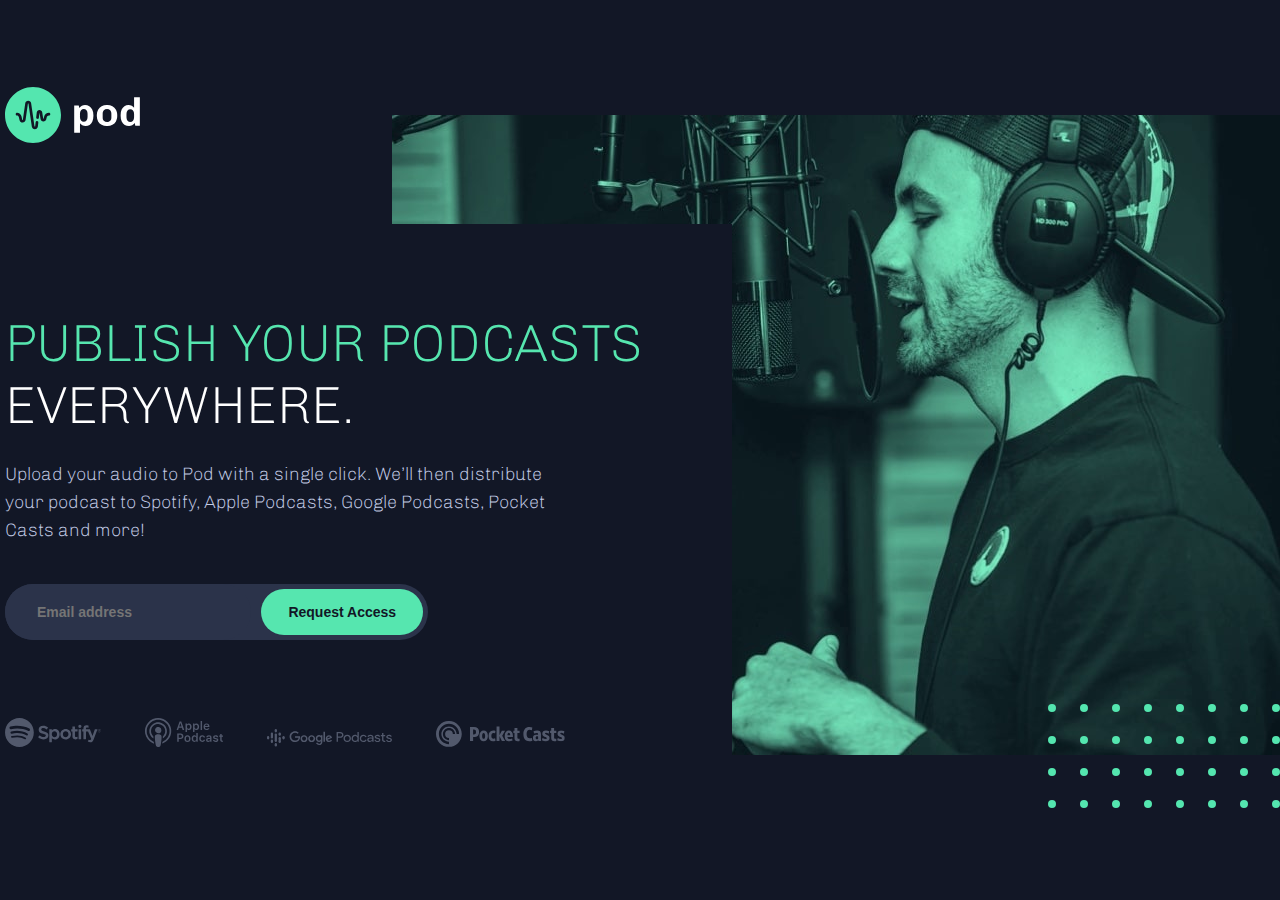
==== commit 585f88a7: "desktop styles and email check logic defined" ====
--- a/index.html
+++ b/index.html
@@ -25,10 +25,11 @@
       Apple Podcasts, Google Podcasts, Pocket Casts and more!
     </p>
     <div class="bottom">
-      <form>
+      <form onsubmit="event.preventDefault()">
         <input type="text" id="email" placeholder="Email address">
         <button onclick="checkEmail()">Request Access</button>
       </form>
+      <p id="email-result">&nbsp;</p>
 
       <div class="media">
         <img src="./assets/desktop/spotify.svg" alt="Spotify icon">
@@ -44,5 +45,7 @@
   </div>  
 </main>
 
+<script src="./script.js"></script>
+
 
 </html>--- a/style.css
+++ b/style.css
@@ -40,7 +40,8 @@
 
 main {
   position: relative;
-  margin: 9% 0 0 11.5%;
+  max-width: 70.833rem;
+  margin: 9% 0 0 auto;
   aspect-ratio: 1275/640;
 }
 
@@ -91,38 +92,76 @@
 
 form {
   margin-top: 2.222rem;
-  background-color: var(--medium-blue);
-  width: 66.45%;
+  width: 58.25%;
   height: 3.11rem;
   border-radius: 1.556rem;
   display: flex;
-  justify-content: space-between;
-  overflow: hidden;
+  background-color: var(--medium-blue);
 }
+
 
 input {
   background-color: var(--medium-blue);
+  border-radius: 28px;
+  width: 62%;
+  padding-left: 1.778rem;
+  width: 100%;
+  color: var(--pure-white);
+  caret-color: var(--green) ;
   border: none;
-  margin-left: 1.778rem;
-  border-radius: 28px;
+  display: flex;
+  justify-content: flex-end;
 }
 
-button {
-  margin: 0.278rem;
-  border-radius: 1.556rem;
-  border: none;
-  background-color: var(--green);
-  width: 38%;
+input:focus {
+  border: 1px solid transparent;
+  color: var(--pure-white);
+  outline: none;
 }
+
+input:focus::placeholder {
+  opacity: 0;
+  }
 
 ::placeholder, button {
   font-size: 14px;
   font-weight: 600;
 }
+  
+
+button {
+  width: 14rem;
+  border-radius: 1.556rem;
+  background-color: var(--green);
+  margin: 0.278rem 0.278rem 0.278rem 0.578rem;
+  border: none;
+  padding: 0 1.5rem;
+  color: var(--very-dark-blue)
+}
+
+button:hover {
+  cursor: pointer;
+  background-color: hsl(157, 100%, 85%);
+}
+
+#email-result {
+  font-size: 0.667rem;
+  color: #FB3E3E;
+  font-weight: 700;
+  margin-top: 0.444rem;
+  margin-left: 1.778rem;
+}
+
+
 
 .media {
-  margin-top: 3.556rem;
-  width: 74.135%;
-  border: 1px solid red;;
+  width: 85%;
+  margin-top: 2.33rem;
 }
 
+.media img {
+  margin-right: 2.222rem;
+  color: red;
+  opacity: 45%;
+}
+
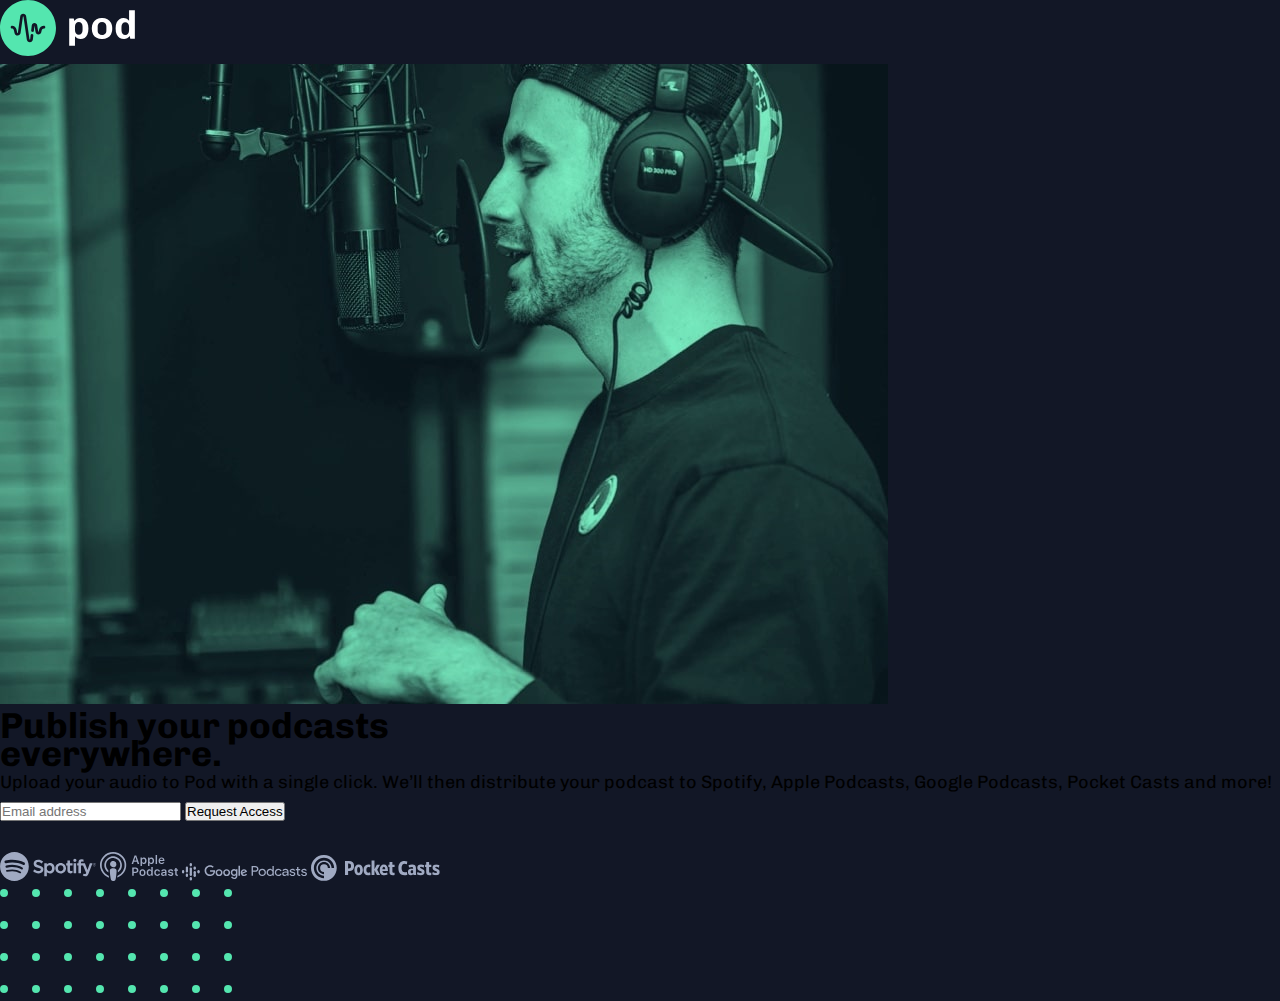
==== commit e5430996: "Design with flex only" ====
--- a/index.html
+++ b/index.html
@@ -5,7 +5,8 @@
   <meta name="viewport" content="width=device-width, initial-scale=1.0">
 
   <link rel="icon" type="image/png" sizes="32x32" href="./assets/favicon-32x32.png">
-  <link rel="stylesheet" href="style.css">
+  <!-- <link rel="stylesheet" href="style.css"> -->
+  <link rel="stylesheet" href="./style_flex.css">
   
   <title>Frontend Mentor | Pod request access landing page</title>
 </head>
--- a/style.css
+++ b/style.css
@@ -41,6 +41,7 @@
 main {
   position: relative;
   max-width: 70.833rem;
+  height: 35.56rem;
   margin: 9% 0 0 auto;
   aspect-ratio: 1275/640;
 }
@@ -165,3 +166,172 @@
   opacity: 45%;
 }
 
+/* Tablet styles */
+@media only screen and (max-width: 768px) {
+  main {
+    margin: 0 0 0 2.167rem;
+    max-width: 42.67rem ;
+    height: 42.611rem;
+  }
+
+  .logo {
+    top: 1.8rem;
+  }
+
+  .bg {
+    width: 27.278rem;
+    overflow: hidden;
+  }
+
+  .bg img {
+    content: url(./assets/mobile/image-host.jpg);
+    width: 100%;
+    height: auto;
+  }
+  .info {
+    width: 87.106%;
+  }
+
+  h1.green {
+    margin-top: 3.5rem;
+  }
+
+  .info p {
+    margin-top: 0.7rem;
+  }
+
+  form {
+    width: 67.2%;
+  }
+
+  .media {
+    width: 90%;
+    margin-top: 1rem;
+  }
+
+
+  .bg-dots {
+    left: 0;
+    bottom: -14.6rem;
+  }
+}
+
+@media only screen and (max-width: 375px) {
+  html {
+    font-size: 15px;
+    font-weight: 200;
+    text-align: center;
+    min-width: 375px;
+  }
+  
+  main {
+    margin: 0;
+    padding: 0 1.6rem;
+    width: 100%;
+  }
+
+  .logo {
+    margin-top: 3.444rem;
+    position: static;
+  }
+
+  .logo img {
+    display: block;
+    margin: 0 auto;
+  }
+
+  .bg {
+    width: 100%;
+    opacity: 0.05;
+    left: 0;
+    z-index: -1;
+  }
+
+  .info, .info p, form, .media, input, button {
+    width: 100%;
+  }
+
+  .info {
+    width: 100%;
+    background-color: transparent;
+    position: static;
+  }
+
+  .info h1 {
+    font-size: 1.733rem;
+    line-height: 2.533rem;
+  }
+
+  .green {
+    margin-top: 3.8rem;
+  }
+
+  input, button, .media, #email-result {
+    width: 100%;
+    margin: 0;
+  }
+
+  .media {
+    margin-top: 2.2rem;
+    display: flex;
+    justify-content: space-between;
+    align-items: center;
+  }
+
+  .media img {
+    width: 4.5rem;
+    height: auto;
+    margin-right: 0;
+  }
+  input, button {
+    padding-top: 1rem;
+    padding-bottom: 1rem;
+  }
+
+  form {
+    display: block;
+    background-color: transparent;
+    height: auto;
+    margin-top: 3.2rem;
+  }
+
+  input {
+    background-color: var(--medium-blue);
+    margin-top: 0;
+  }
+
+  button {
+    margin-top: 1rem;
+  }
+
+  .bg-dots {
+    display: none;
+  }
+
+  .bottom {
+    display: flex;
+    flex-direction: column-reverse;
+    align-items:flex-start;
+    justify-content:flex-start;
+  }
+
+
+  form {
+    order: 2;
+  }
+
+
+  #email-result {
+    margin-top: 1rem;
+    order: 1;
+  }
+
+  .media {
+    order: 3;
+  }
+
+
+
+
+
+}--- a/style_flex.css
+++ b/style_flex.css
@@ -0,0 +1,25 @@
+@import url('https://fonts.googleapis.com/css2?family=Chivo:wght@100;200;300;400;600;700&display=swap');
+/* General styles */
+*, ::before, ::after {
+  box-sizing: border-box;
+  margin: 0;
+  padding: 0;
+}
+
+:root {
+  /* Color palette */
+  --green: hsl(157, 74%, 62%);
+  --medium-blue: hsl(225, 26%, 23%);
+  --very-dark-blue: hsl(224, 35%, 11%);
+  --pure-white: hsl(0, 0%, 100%);
+  --light-blue: hsl(225, 21%, 45%);
+  --very-light-blue: hsl(225, 40%, 83%);
+}
+
+html {
+  font-family: 'Chivo', sans-serif;
+  font-size: 18px;
+  line-height: 1.556rem;
+  background-color: var(--very-dark-blue);
+}
+
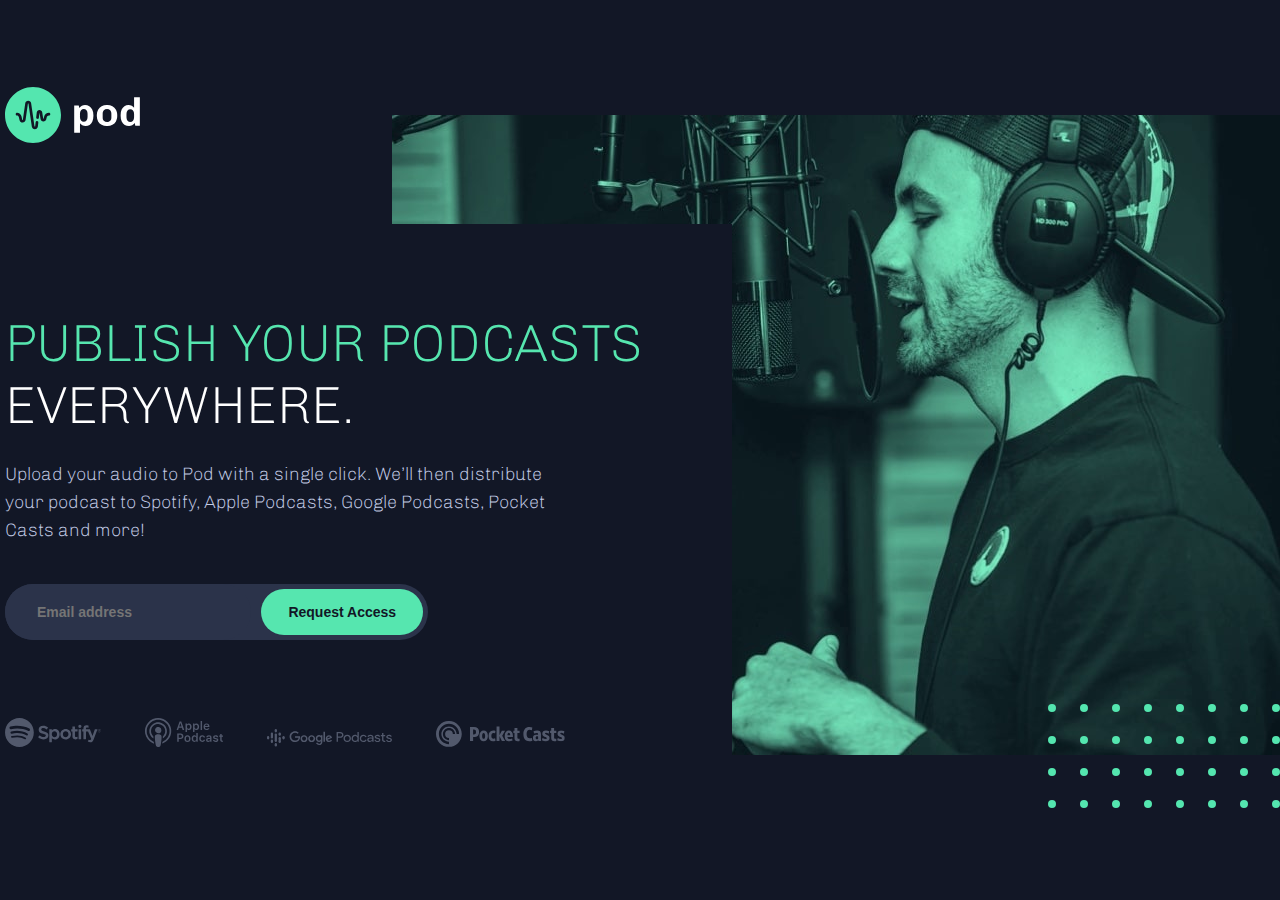
==== commit 26122e70: "Clean up" ====
--- a/index.html
+++ b/index.html
@@ -5,8 +5,7 @@
   <meta name="viewport" content="width=device-width, initial-scale=1.0">
 
   <link rel="icon" type="image/png" sizes="32x32" href="./assets/favicon-32x32.png">
-  <!-- <link rel="stylesheet" href="style.css"> -->
-  <link rel="stylesheet" href="./style_flex.css">
+  <link rel="stylesheet" href="style.css">
   
   <title>Frontend Mentor | Pod request access landing page</title>
 </head>
@@ -16,30 +15,33 @@
     <img src="./assets/desktop/logo.svg" alt="Company's logo">
   </div>
 
-  <div class="bg">
-    <img src="./assets/desktop/image-host.jpg" alt="Host background photo">
+  <div class="container">
+    <div class="bg">
+      <img src="./assets/desktop/image-host.jpg" alt="Host background photo">
+    </div>
+    <div class="info">
+      <h1 class="green">Publish your podcasts</h1>
+      <h1>everywhere.</h1>
+      <p>Upload your audio to Pod with a single click. We’ll then distribute your podcast to Spotify, 
+        Apple Podcasts, Google Podcasts, Pocket Casts and more!
+      </p>
+      <div class="bottom">
+        <form onsubmit="event.preventDefault()">
+          <input type="text" id="email" placeholder="Email address">
+          <button onclick="checkEmail()">Request Access</button>
+        </form>
+        <p id="email-result">&nbsp;</p>
+  
+        <div class="media">
+          <img src="./assets/desktop/spotify.svg" alt="Spotify icon">
+          <img src="./assets/desktop/apple-podcast.svg" alt="Apple podcast icon">
+          <img src="./assets/desktop/google-podcasts.svg" alt="Google podcasts icon">
+          <img src="./assets/desktop/pocket-casts.svg" alt="Pocket Casts icon">
+        </div>
+      </div>  
+    </div>
   </div>
-  <div class="info">
-    <h1 class="green">Publish your podcasts</h1>
-    <h1>everywhere.</h1>
-    <p>Upload your audio to Pod with a single click. We’ll then distribute your podcast to Spotify, 
-      Apple Podcasts, Google Podcasts, Pocket Casts and more!
-    </p>
-    <div class="bottom">
-      <form onsubmit="event.preventDefault()">
-        <input type="text" id="email" placeholder="Email address">
-        <button onclick="checkEmail()">Request Access</button>
-      </form>
-      <p id="email-result">&nbsp;</p>
 
-      <div class="media">
-        <img src="./assets/desktop/spotify.svg" alt="Spotify icon">
-        <img src="./assets/desktop/apple-podcast.svg" alt="Apple podcast icon">
-        <img src="./assets/desktop/google-podcasts.svg" alt="Google podcasts icon">
-        <img src="./assets/desktop/pocket-casts.svg" alt="Pocket Casts icon">
-      </div>
-    </div>  
-  </div>
 
   <div class="bg-dots">
     <img src="./assets/desktop/bg-pattern-dots.svg" alt="Dotted background image">
